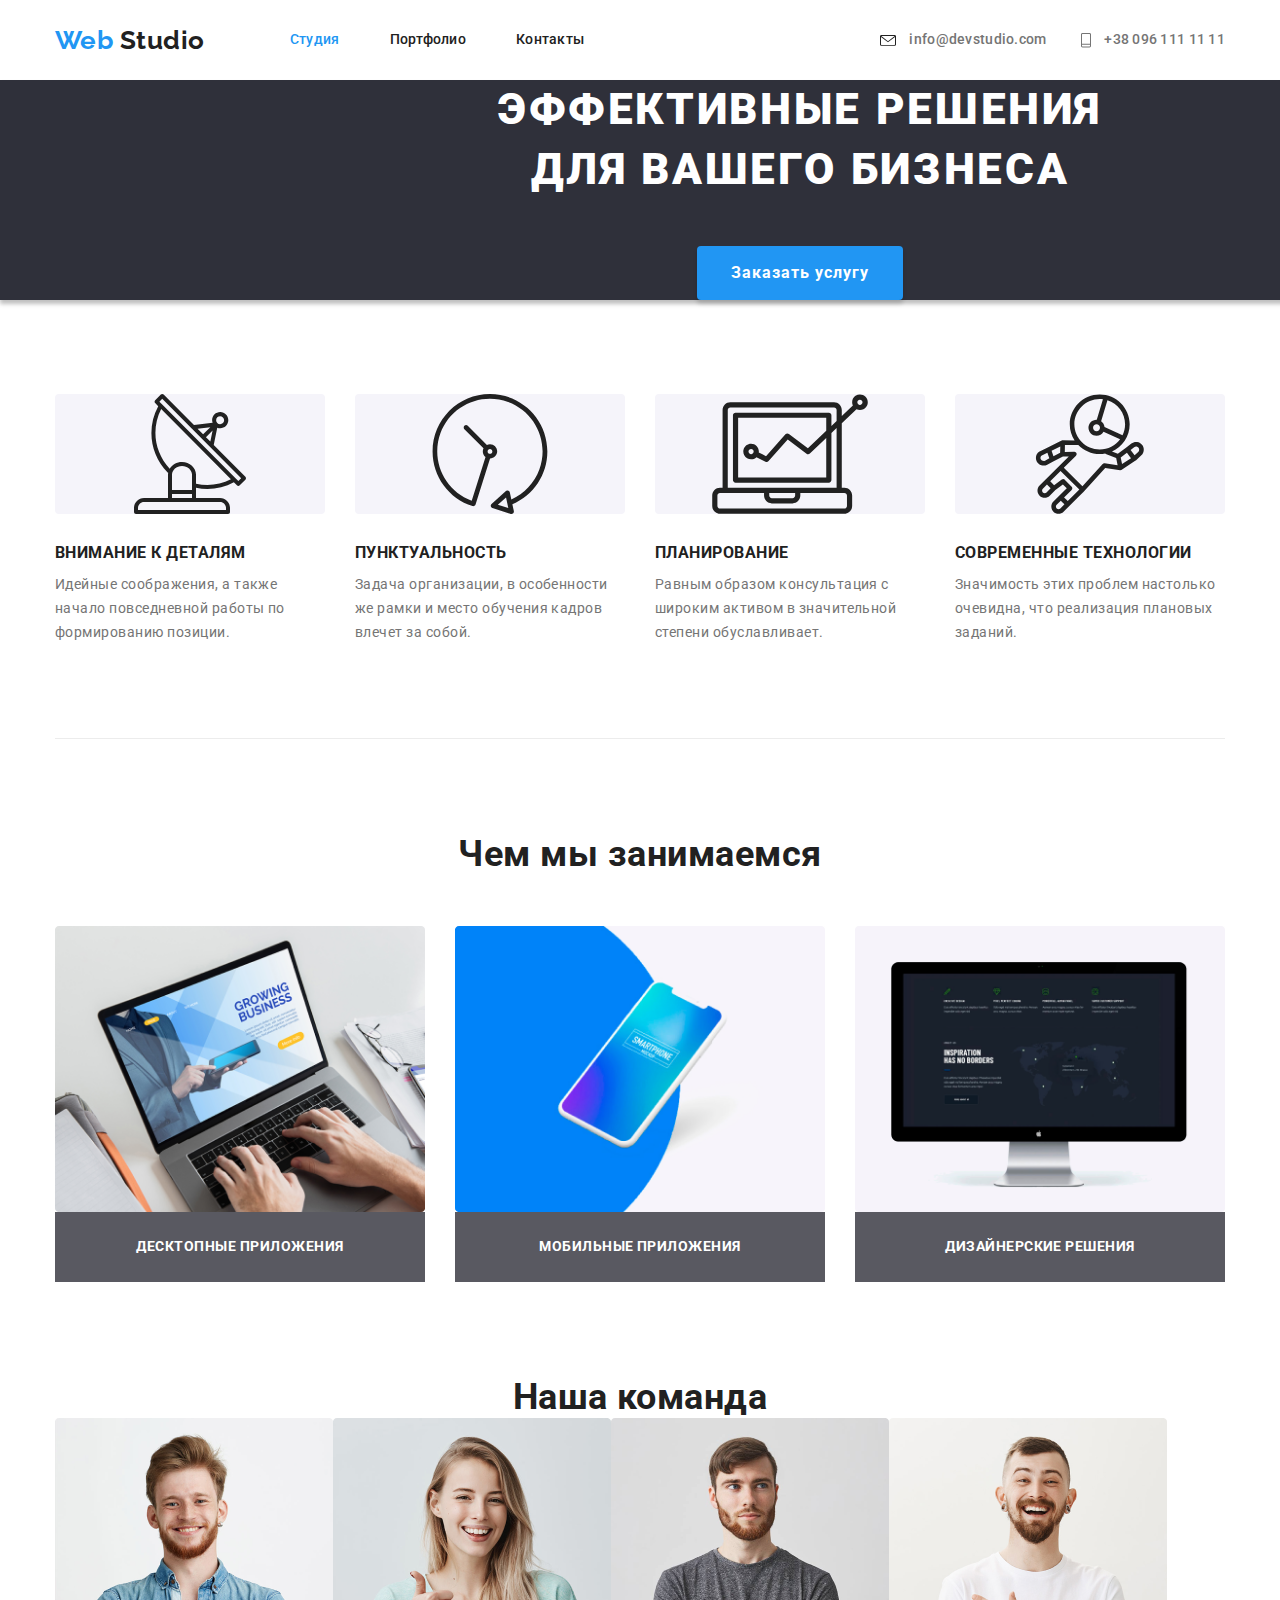
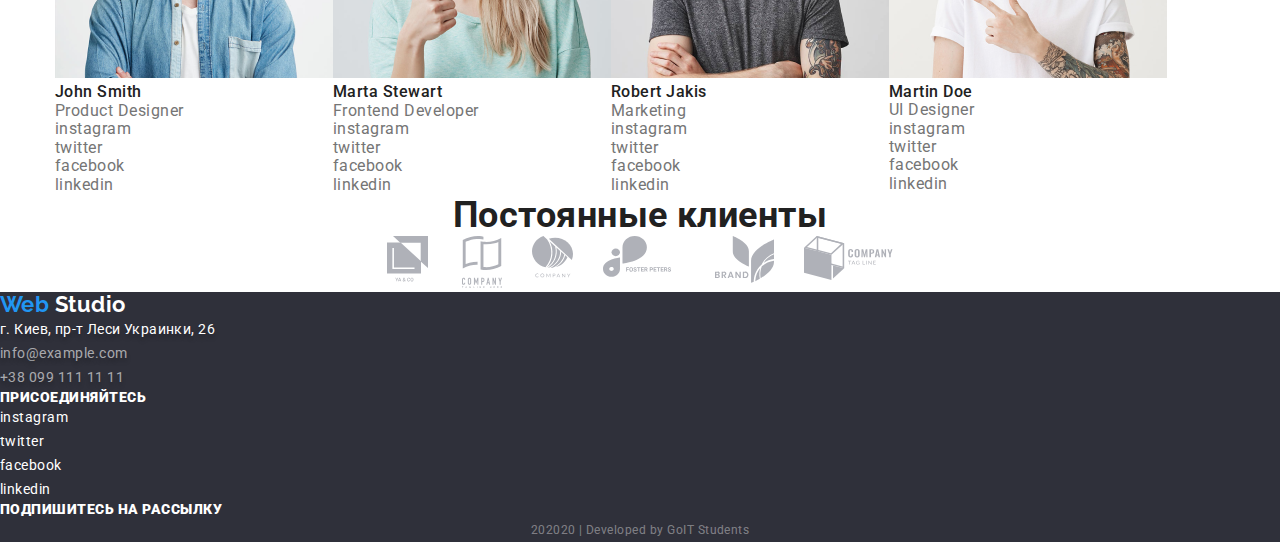
==== index.html @ 20dc4c00 "Update index.html" ====
<!DOCTYPE html>
<html lang="ru">
  <head>
    <meta charset="UTF-8" />
    <meta name="Content-Type" content="text/html" />
    <meta
      name="keywords"
      content="Веб Студия, разработка, бизнес, приложения, портфолио"
    />
    <title>Web Studio v.1</title>
    <link
      href="https://fonts.googleapis.com/css2?family=Raleway:wght@400;700&family=Roboto:wght@400;500;700;900&display=swap"
      rel="stylesheet"
    />
    <link
      href="https://cdnjs.cloudflare.com/ajax/libs/modern-normalize/0.6.0/modern-normalize.min.css"
      rel="stylesheet"
    />
    <link rel="stylesheet" href="./css/styles.css" />
  </head>

  <!--Навигация-->
  <body>
    <header class="page-header">
      <nav class="container navig">
        <div>
          <a href="./" class="logo"
            ><span class="logo-accent">Web </span>Studio</a
          >
        </div>

        <ul class="site-nav">
          <li class="item">
            <a href="./index.html" class="link-current">Студия</a>
          </li>
          <li class="item">
            <a href="./portfolio.html" class="link">Портфолио</a>
          </li>
          <li class="item">
            <a href="" class="link">Контакты</a>
          </li>
        </ul>

        <div class="site-contact-main">
          <div class="site-contact">
            <a class="link" href="" target="_blank" rel="noreferrer noopener"
              ><img
                class="image-nav"
                src="./images/envelope.svg"
                alt="Ссылка написать имейл"
                width="16"
                height="11"
              />
              <span class="span-nav">info@devstudio.com</span>
            </a>
          </div>
          <div class="site-contact">
            <a class="link" href="" target="_blank" rel="noreferrer noopener"
              ><img
                class="image-nav"
                src="./images/phone.svg"
                alt="Ссылка позвонить"
                width="10"
                height="15"
              />
              <span class="span-nav">+38 096 111 11 11</span>
            </a>
          </div>
        </div>
      </nav>
    </header>

    <!--Герой-->
    <main>
      <div class="contain-heroy">
        <div class="container">
          <section class="hero">
            <h1>
              <span class="hero-title">
                эффективные решения для вашего бизнеса</span
              >
            </h1>
            <button
              class="button-order"
              name="Заказать услугу"
              formtarget="_blank"
            >
              Заказать услугу
            </button>
          </section>
        </div>
      </div>

      <!--Преимущества-->
      <div class="container">
        <section class="section-benefits">
          <h2 class="title"></h2>
          <ul class="benefits">
            <li class="item">
              <img
                class="benefits-image"
                src="./images/antenna.svg"
                alt="Картинка
            спутниковая антенна"
                width="66"
                height="70"
              />
              <span class="benefits-title"><h3>Внимание к деталям</h3></span>
              <p class="benefits-text">
                Идейные соображения, а также начало повседневной работы по
                формированию позиции.
              </p>
            </li>
            <li class="item">
              <img
                class="benefits-image"
                src="./images/clock.svg"
                alt="Картинка часы"
                width="67"
                height="70"
              />
              <span class="benefits-title"><h3>Пунктуальность</h3></span>
              <p class="benefits-text">
                Задача организации, в особенности же рамки и место обучения
                кадров влечет за собой.
              </p>
            </li>
            <li class="item">
              <img
                class="benefits-image"
                src="./images/pc.svg"
                alt="Картинка компьютер"
                width="70"
                height="54"
              />
              <span class="benefits-title"><h3>Планирование</h3></span>
              <p class="benefits-text">
                Равным образом консультация с широким активом в значительной
                степени обуславливает.
              </p>
            </li>
            <li>
              <img
                class="benefits-image"
                src="./images/astronavt.svg"
                alt="Картинка космонавт в космосе"
                width="55"
                height="61"
              />
              <span class="benefits-title"
                ><h3>Современные технологии</h3></span
              >
              <p class="benefits-text">
                Значимость этих проблем настолько очевидна, что реализация
                плановых заданий.
              </p>
            </li>
          </ul>
        </section>
      </div>

      <!--Чем мы занимаемся-->

      <div class="container">
        <section class="section-business">
          <h2 class="title">Чем мы занимаемся</h2>
          <ul class="business">
            <li class="item">
              <a href="" target="_blank" rel="noreferrer noopener">
                <img
                  class="image"
                  src="./images/notebook.png"
                  alt="Картинка открытый ноутбук"
                  width="380"
                  height="294"
                />
              </a>
              <h3 class="business-title">десктопные приложения</h3>
            </li>
            <li class="item">
              <a href="" target="_blank" rel="noreferrer noopener">
                <img
                  class="image"
                  src="./images/mobile.png"
                  alt="Картинка мобильный телефон"
                  width="380"
                  height="294"
                />
              </a>
              <h3 class="business-title">мобильные приложения</h3>
            </li>
            <li class="item">
              <a href="" target="_blank" rel="noreferrer noopener">
                <img
                  class="image"
                  src="./images/desktop.png"
                  alt="Картинка монитор"
                  width="380"
                  height="294"
                />
              </a>
              <h3 class="business-title">дизайнерские решения</h3>
            </li>
          </ul>
        </section>
      </div>

      <!--Команда-->

      <div class="container">
        <section class="section team">
          <h2 class="title">Наша команда</h2>
          <ul class="prof">
            <li class="team-list">
              <img
                src="./images/smith.png"
                alt="Фото Джона Смита"
                width="278"
                height="260"
              />
              <h3 class="team-title">John Smith</h3>
              <p class="team-text">Product Designer</p>
              <ul>
                <li>
                  <a
                    class="link-social"
                    href="https://www.instagram.com/john.smith/"
                    target="_blank"
                    rel="noreferrer noopener"
                    aria-label="Ссылка на аккаунт Джона Смита в Инстаграмм"
                    >instagram
                  </a>
                </li>
                <li>
                  <a
                    class="link-social"
                    href="https://www.twitter.com/john.smith/"
                    target="_blank"
                    rel="noreferrer noopener"
                    aria-label="Ссылка на аккаунт Джона Смита в Твиттере"
                    >twitter
                  </a>
                </li>
                <li>
                  <a
                    class="link-social"
                    href="https://www.facebook.com/john.smith/"
                    target="_blank"
                    rel="noreferrer noopener"
                    aria-label="Ссылка на аккаунт Джона Смита в Фэйсбук"
                    >facebook
                  </a>
                </li>
                <li>
                  <a
                    class="link-social"
                    href="https://www.linkedin.com/john.smith/"
                    target="_blank"
                    rel="noreferrer noopener"
                    aria-label="Ссылка на аккаунт Джона Смита в Линкедин"
                    >linkedin
                  </a>
                </li>
              </ul>
            </li>

            <li class="team-list">
              <img
                src="./images/stewart.png"
                alt="Фото Марты Стюарт"
                width="278"
                height="260"
              />
              <h3 class="team-title">Marta Stewart</h3>
              <p class="team-text">Frontend Developer</p>
              <ul>
                <li>
                  <a
                    class="link-social"
                    href="https://www.instagram.com/marta.stewart/"
                    target="_blank"
                    rel="noreferrer noopener"
                    aria-label="Ссылка на аккаунт Марты Стюарт в Инстаграмм"
                    >instagram
                  </a>
                </li>
                <li>
                  <a
                    class="link-social"
                    href="https://www.twitter.com/marta.stewart/"
                    target="_blank"
                    rel="noreferrer noopener"
                    aria-label="Ссылка на аккаунт Марты Стюарт в Твиттере"
                    >twitter
                  </a>
                </li>
                <li>
                  <a
                    class="link-social"
                    href="https://www.facebook.com/marta.stewart/"
                    target="_blank"
                    rel="noreferrer noopener"
                    aria-label="Ссылка на аккаунт Марты Стюарт в Фэйсбук"
                    >facebook
                  </a>
                </li>
                <li>
                  <a
                    class="link-social"
                    href="https://www.linkedin.com/marta.stewart/"
                    target="_blank"
                    rel="noreferrer noopener"
                    aria-label="Ссылка на аккаунт Марты Стюарт в Линкедин"
                    >linkedin
                  </a>
                </li>
              </ul>
            </li>

            <li class="team-list">
              <img
                src="./images/jakis.png"
                alt="Фото Роберта Джейкиса"
                width="278"
                height="260"
              />
              <h3 class="team-title">Robert Jakis</h3>
              <p class="team-text">Marketing</p>
              <ul>
                <li>
                  <a
                    class="link-social"
                    href="https://www.instagram.com/robert.jakis/"
                    target="_blank"
                    rel="noreferrer noopener"
                    aria-label="Ссылка на аккаунт Роберта Джейкиса в Инстаграмм"
                    >instagram
                  </a>
                </li>
                <li>
                  <a
                    class="link-social"
                    href="https://www.twitter.com/robert.jakis/"
                    target="_blank"
                    rel="noreferrer noopener"
                    aria-label="Ссылка на аккаунт Роберта Джейкиса в Твиттере"
                    >twitter
                  </a>
                </li>
                <li>
                  <a
                    class="link-social"
                    href="https://www.facebook.com/robert.jakis/"
                    target="_blank"
                    rel="noreferrer noopener"
                    aria-label="Ссылка на аккаунт Роберта Джейкиса в Фэйсбук"
                    >facebook
                  </a>
                </li>
                <li>
                  <a
                    class="link-social"
                    href="https://www.linkedin.com/robert.jakis/"
                    target="_blank"
                    rel="noreferrer noopener"
                    aria-label="Ссылка на аккаунт Роберта Джейкиса в Линкедин"
                    >linkedin
                  </a>
                </li>
              </ul>
            </li>

            <li class="team-list">
              <img
                src="./images/doe.png"
                alt="Фото Мартина Доу"
                width="278"
                height="260"
              />
              <h3 class="team-title">Martin Doe</h3>
              <p>UI Designer</p>
              <ul>
                <li>
                  <a
                    class="link-social"
                    href="https://www.instagram.com/martin.doe/"
                    target="_blank"
                    rel="noreferrer noopener"
                    aria-label="Ссылка на аккаунт Мартина Доу в Инстаграмм"
                    >instagram
                  </a>
                </li>
                <li>
                  <a
                    class="link-social"
                    href="https://www.twitter.com/martin.doe/"
                    target="_blank"
                    rel="noreferrer noopener"
                    aria-label="Ссылка на аккаунт Мартина Доу в Твиттере"
                    >twitter
                  </a>
                </li>
                <li>
                  <a
                    class="link-social"
                    href="https://www.facebook.com/martin.doe/"
                    target="_blank"
                    rel="noreferrer noopener"
                    aria-label="Ссылка на аккаунт Мартина Доу в Фэйсбук"
                    >facebook
                  </a>
                </li>
                <li>
                  <a
                    class="link-social"
                    href="https://www.linkedin.com/martin.doe/"
                    target="_blank"
                    rel="noreferrer noopener"
                    aria-label="Ссылка на аккаунт Мартина Доу в Линкедин"
                    >linkedin
                  </a>
                </li>
              </ul>
            </li>
          </ul>
        </section>
      </div>

      <!--Клиенты-->
      <div class="container">
        <section class="section">
          <h2 class="title">Постоянные клиенты</h2>
          <ul class="clients">
            <li class="item">
              <a
                class="pic-company"
                href=""
                target="_blank"
                rel="noreferrer noopener"
              >
                <img
                  src="./images/logo1.svg"
                  alt="Ссылка на страницу компании Я енд Ко"
                  width="45"
                  height="48"
                />
              </a>
            </li>

            <li class="item">
              <a
                class="pic-company"
                href=""
                target="_blank"
                rel="noreferrer noopener"
              >
                <img
                  src="./images/logo2.svg"
                  alt="Ссылка на страницу компании Таглайн Хеа"
                  width="40"
                  height="52"
                />
              </a>
            </li>

            <li class="item">
              <a
                class="pic-company"
                href=""
                target="_blank"
                rel="noreferrer noopener"
              >
                <img
                  src="./images/logo3.svg"
                  alt="Ссылка на страницу компании Компани"
                  width="41"
                  height="42"
                />
              </a>
            </li>

            <li class="item">
              <a
                class="pic-company"
                href=""
                target="_blank"
                rel="noreferrer noopener"
              >
                <img
                  src="./images/logo4.svg"
                  alt="Ссылка на страницу компании Фостер Петерс"
                  width="82"
                  height="41"
                />
              </a>
            </li>

            <li class="item">
              <a
                class="pic-company"
                href=""
                target="_blank"
                rel="noreferrer noopener"
              >
                <img
                  src="./images/logo5.svg"
                  alt="Ссылка на страницу компании Бренд"
                  width="59"
                  height="47"
                />
              </a>
            </li>

            <li class="item">
              <a
                class="pic-company"
                href=""
                target="_blank"
                rel="noreferrer noopener"
              >
                <img
                  src="./images/logo6.svg"
                  alt="Ссылка на страницу компании Таг Лайн"
                  width="89"
                  height="45"
                />
              </a>
            </li>
          </ul>
        </section>
      </div>
    </main>

    <!--Футер-->
    <footer class="footer">
      <div>
        <a href="./" class="logo-one"
          ><span class="logo-accent-one">Web </span>Studio</a
        ><br />
        <address>
          <a
            class="contact-adress-footer"
            href=""
            target="_blank"
            rel="noreferrer noopener"
            >г. Киев, пр-т Леси Украинки, 26</a
          ><br />
          <a
            class="contact-mail-footer"
            href=""
            target="_blank"
            rel="noreferrer noopener"
            >info@example.com</a
          ><br />
          <a
            class="contact-tel-footer"
            href=""
            target="_blank"
            rel="noreferrer noopener"
            >+38 099 111 11 11</a
          ><br />
        </address>
      </div>

      <div>
        <p class="social"><b>присоединяйтесь</b></p>
        <ul>
          <li>
            <a
              class="link-studio"
              href="https://www.instagram.com/web.studio/"
              target="_blank"
              rel="noreferrer noopener"
              aria-label="Ссылка на аккаунт Веб Студио в Инстаграмм"
              >instagram
            </a>
          </li>
          <li>
            <a
              class="link-studio"
              href="https://www.twitter.com/web.studio/"
              target="_blank"
              rel="noreferrer noopener"
              aria-label="Ссылка на аккаунт Веб Студио в Твиттере"
              >twitter
            </a>
          </li>
          <li>
            <a
              class="link-studio"
              href="https://www.facebook.com/web.studio/"
              target="_blank"
              rel="noreferrer noopener"
              aria-label="Ссылка на аккаунт Веб Студио в Фэйсбук"
              >facebook
            </a>
          </li>
          <li>
            <a
              class="link-studio"
              href="https://www.linkedin.com/web.studio/"
              target="_blank"
              rel="noreferrer noopener"
              aria-label="Ссылка на аккаунт Веб Студио в Линкедин"
              >linkedin
            </a>
          </li>
        </ul>
      </div>

      <div>
        <p class="social"><b>Подпишитесь на рассылку</b></p>
      </div>

      <div>
        <p class="text-footer">202020 | Developed by GoIT Students</p>
      </div>
    </footer>
  </body>
</html>
---- css/styles.css ----
/*цвет основного текста #757575*/
/*вторичный цвет текста #212121*/
/*белый #FFFFFF*/
/*акцент #2196F3*/
/*цвет фона #F5F4FA*/
/*цвет фона занятия rgba(47, 48, 58, 0.8)*/
/*цвет фона героя и футера #2F303A*/
/*Шрифты: Raleway regular 400, bold 700; 
Roboto regular 400, medium 500, bold 700 ,black 900
font-family: Raleway, sans-serif;
font-family: Roboto, sans-serif;*/

/*Основные*/

:root {
  --primary-text-color: #757575;
  --title-text-color: #212121;
  --accent-color: #2196f3;
  --white-color: #ffffff;
  --primary-background-color: #f5f4fa;
  --title-background-color: rgba(47, 48, 58, 0.8);
}

html {
  box-sizing: border-box;
}

body {
  background-color: var(--white-color);
  color: var(--primary-text-color);

  font-family: 'Roboto', 'Segoe UI', 'sans-serif';
  letter-spacing: 0.03em;
  text-decoration: none;
}

ul {
  list-style: none;
  padding: 0;
  margin: 0;
}

h1,
h2,
h3,
p {
  margin-top: 0;
  margin-bottom: 0;
}

.container {
  width: 1200px;
  padding: 0px 15px;
  margin-left: auto;
  margin-right: auto;
}

.image {
  display: block;
  max-width: 100%;
  height: auto;
}

/*Навигация*/

.navig {
  display: flex;
  align-items: center;
}

.logo {
  color: var(--title-text-color);

  text-decoration: none;
  font-family: 'Raleway', 'sans-serif';
  font-weight: 700;
  font-size: 26px;
  line-height: 1.19;
}

.logo-accent {
  color: var(--accent-color);
  text-decoration: none;

  font-family: 'Raleway', 'sans-serif';
  font-weight: 700;
  font-size: 26px;
  line-height: 1.19;
}

.site-nav {
  display: flex;
  margin-left: 85px;
}

.site-nav .item:not(:last-child) {
  margin-right: 50px;
}

.site-nav .link {
  display: block;
  padding-bottom: 32px;
  padding-top: 32px;
  color: var(--title-text-color);

  text-decoration: none;
  font-family: 'Roboto', 'sans-serif';
  font-weight: 500;
  font-size: 14px;
  line-height: 1.14;
  letter-spacing: 0.02em;
}

.site-nav .link-current {
  display: block;
  padding-bottom: 32px;
  padding-top: 32px;
  color: var(--accent-color);

  text-decoration: none;
  font-family: 'Roboto', 'sans-serif';
  font-weight: 500;
  font-size: 14px;
  line-height: 1.14;
  letter-spacing: 0.02em;
}

.image-nav {
  display: inline-flex;
  margin-right: 10px;
  vertical-align: middle;
  justify-content: center;
}

.span-nav {
  display: inline-flex;
  vertical-align: middle;
  justify-content: center;
}

.site-contact-main {
  margin-left: auto;
}

.site-contact {
  display: inline-flex;
}

.site-contact .link {
  padding-bottom: 32px;
  padding-top: 32px;
  justify-content: center;
  color: var(--primary-text-color);

  text-decoration: none;
  font-family: 'Roboto', 'sans-serif';
  font-weight: 500;
  font-size: 14px;
  line-height: 1.14;
  letter-spacing: 0.02em;
}

.site-contact:not(:last-child) {
  margin-right: 30px;
}

.site-nav .link:hover,
.site-nav .link-current:hover {
  color: var(--accent-color);
  text-decoration: underline;
}

.site-nav .link:focus {
  background-color: var(--accent-color);
  text-decoration: underline;
}

.site-contact .link:hover {
  color: var(--accent-color);
}

.site-contact .link:focus {
  background-color: var(--accent-color);
}

/*Герой*/

.contain-heroy {
  display: block;
  width: 1600px;

  background-color: #2f303a;
  box-shadow: 0px 4px 4px rgba(0, 0, 0, 0.25);
  text-align: center;
}

.hero-title {
  display: inline-block;
  width: 646px;
  text-align: center;

  color: var(--white-color);

  text-transform: uppercase;
  font-family: 'Roboto', 'sans-serif';
  font-weight: 900;
  font-size: 44px;
  line-height: 1.36;
  letter-spacing: 0.06em;
}

.button-order,
.button-order:hover,
.button-order:focus {
  border-color: transparent;
  border-radius: 4px;
  padding: 10px 32px;
  min-width: 200px;
  margin-top: 46px;

  color: var(--white-color);
  background-color: var(--accent-color);
  box-shadow: 0px 4px 4px rgba(0, 0, 0, 0.15);

  font-family: 'Roboto', 'sans-serif';
  font-weight: 700;
  font-size: 16px;
  line-height: 1.88;
  text-align: center;
  letter-spacing: 0.06em;
}

/*Заголовки*/

.title {
  color: var(--title-text-color);

  font-family: 'Roboto', 'sans-serif';
  font-weight: 700;
  font-size: 36px;
  line-height: 1.17;
  text-align: center;
}

/*Преимущества*/

.container .section-benefits {
  display: block;
  padding-top: 94px;
  padding-bottom: 94px;
  border-bottom: 1px solid #ececec;
}

.benefits {
  display: flex;
}

.benefits .item {
  width: 270px;
}

.benefits .item.item:not(:last-child) {
  margin-right: 30px;
}

.benefits-image {
  display: block;
  margin-bottom: 30px;
  width: 270px;
  height: 120px;
  border-radius: 4px;

  background-color: var(--primary-background-color);
}

.benefits-image:hover {
  background-color: var(--accent-color);
}

.benefits-title {
  display: block;
  margin-bottom: 10px;
  color: var(--title-text-color);

  text-transform: uppercase;
  font-family: 'Roboto', 'sans-serif';
  font-weight: 700;
  font-size: 14px;
  line-height: 1.14;
}

.benefits .benefits-text {
  font-family: 'Roboto', 'sans-serif';
  font-weight: 400;
  font-size: 14px;
  line-height: 1.71;
}

/*Чем мы занимаемся*/

.container .section-business {
  display: block;
  padding-top: 94px;
  padding-bottom: 94px;
}
.container .business {
  display: flex;
}

.business .item {
  padding-top: 50px;
  border-radius: 4px;
}

.business .item.item:not(:last-child) {
  margin-right: 30px;
}

.business-title:hover {
  color: var(--accent-color);
  background-color: var(--title-background-color);
}

.business-title:focus {
  color: var(--accent-color);
  background-color: var(--title-background-color);
}

.business-title {
  padding-top: 27px;
  padding-bottom: 27px;

  color: var(--white-color);
  background-color: var(--title-background-color);

  text-transform: uppercase;
  font-family: 'Roboto', 'sans-serif';
  font-weight: 700;
  font-size: 14px;
  line-height: 1.14;
  text-align: center;
}

/*Команда*/

.container .prof {
  display: flex;
}

.team-title {
  color: var(--title-text-color);

  font-family: 'Roboto', 'sans-serif';
  font-weight: 500;
  font-size: 16px;
  line-height: 1.19;
}

.team-text {
  font-family: 'Roboto', 'sans-serif';
  font-weight: 400;
  font-size: 16px;
  line-height: 1.19;
}

.container .section-team {
  background-color: var(--primary-background-color);
}

.team-list {
  background-color: var(--white-color);
}

.link-social {
  color: var(--primary-text-color);
  text-decoration: none;
}

.link-social:hover {
  color: var(--white-color);
  background-color: var(--accent-color);
  text-decoration: none;
}

.link-social:focus {
  color: var(--white-color);
  background-color: var(--accent-color);
  text-decoration: none;
}

/*Клиенты*/

.container .clients {
  display: flex;
  justify-content: center;
}

.clients .item:not(:last-child) {
  margin-right: 30px;
}

.pic-company:hover {
  background-color: var(--accent-color);
}

.pic-company:focus {
  background-color: var(--accent-color);
}

/*Футер*/

footer {
  color: var(--white-color);
  background-color: #2f303a;
  text-decoration: none;
  font-family: 'Roboto', 'sans-serif';
}

.contact-adress-footer {
  color: inherit;
  font-family: 'Roboto', 'sans-serif';
  font-style: normal;
  font-weight: 400;
  font-size: 14px;
  line-height: 1.71;
  letter-spacing: 0.03em;
  text-decoration: none;
  text-shadow: 0px 4px 4px rgba(0, 0, 0, 0.25);
}

.contact-mail-footer,
.contact-tel-footer {
  color: rgba(255, 255, 255, 0.6);

  font-family: 'Roboto', 'sans-serif';
  font-style: normal;
  font-weight: 400;
  font-size: 14px;
  line-height: 1.71;
  text-decoration: inherit;
  text-shadow: 0px 4px 4px rgba(0, 0, 0, 0.25);
}

.contact-adress-footer:hover,
.contact-mail-footer:hover,
.contact-tel-footer:hover {
  color: var(--accent-color);
}

.contact-adress-footer:focus,
.contact-mail-footer:focus,
.contact-tel-footer:focus {
  background-color: var(--accent-color);
}

.social {
  text-transform: uppercase;
  font-family: 'Roboto', 'sans-serif';
  font-weight: 700;
  font-size: 14px;
  line-height: 1.14;
}

.link-studio {
  color: var(--white-color);

  text-decoration: none;
  font-family: 'Roboto', 'sans-serif';
  font-weight: 400;
  font-size: 14px;
  line-height: 1.71;
}

.text-footer {
  color: rgba(255, 255, 255, 0.4);
  font-family: 'Roboto', 'sans-serif';
  font-weight: 400;
  font-size: 12px;
  line-height: 2;
  text-align: center;
}

footer .logo-one {
  color: var(--white-color);
  text-decoration: none;

  font-family: 'Raleway', 'sans-serif';
  font-weight: 700;
  font-size: 22px;
  line-height: 1.18;
  text-shadow: 4px, 4px, 10px, #000000;
}

footer .logo-accent-one {
  color: var(--accent-color);
  text-decoration: none;

  font-family: 'Raleway', 'sans-serif';
  font-weight: 700;
  font-size: 22px;
  line-height: 1.18;
  text-shadow: 4px, 4px, 10px, #000000;
}

.link-studio:hover {
  background-color: var(--accent-color);
  text-decoration: none;
}

.link-studio:focus {
  background-color: var(--accent-color);
}

.container .portfolio {
  display: flex;
  justify-content: center;
  margin-top: 94px;
  margin-left: auto;
  margin-right: auto;
  margin-bottom: 50px;
}

.portfolio .item:not(:last-child) {
  margin-right: 8px;
}

.button {
  display: inline-block;
  min-width: 73px;
  vertical-align: middle;
  border: 1px solid #ffffff;
  border-radius: 4px;
  padding: 6px 22px;

  font-family: 'Roboto', 'sans-serif';
  font-weight: 500;
  font-size: 16px;
  line-height: 1.63;
  text-align: center;
  background-color: var(--primary-background-color);
  box-shadow: 0px 2px 2px rgba(0, 0, 0, 0.12), 0px 1px 2px rgba(0, 0, 0, 0.08),
    0px 3px 1px rgba(0, 0, 0, 0.1);
}

.button:hover {
  color: var(--white-color);
  background-color: var(--accent-color);
  border-color: transparent;
}

.button:focus {
  color: var(--white-color);
  background-color: var(--accent-color);
  border-color: transparent;
}

.container .portfolio-list {
  display: flex;
  flex-wrap: wrap;
  margin-bottom: 94px;
  margin-left: auto;
  margin-right: auto;
}

.portfolio-list .item {
  width: 370px;
  margin-right: 30px;
  margin-bottom: 30px;
}

.portfolio-list .item:nth-child(3n) {
  margin-right: 0;
}

.portfolio-list .item:nth-last-child(-n + 3) {
  margin-bottom: 0;
}

.item-type .item-text:hover {
  color: var(--white-color);
  background-color: var(--accent-color);
}

.item-type .item-text:focus {
  color: var(--white-color);
  background-color: var(--accent-color);
}

.item-type .item-title {
  color: var(--title-text-color);

  font-family: 'Roboto', 'sans-serif';
  font-weight: 700;
  font-size: 18px;
  line-height: 2;
  letter-spacing: 0.06em;
}

.item-type .category {
  color: var(--primary-text-color);

  font-family: 'Roboto', 'sans-serif';
  font-weight: 400;
  font-size: 16px;
  line-height: 1.88;
}

.item-type .item-text {
  color: var(--primary-text-color);

  font-family: 'Roboto', 'sans-serif';
  font-weight: 400;
  font-size: 18px;
  line-height: 1.56;
}

.item-type {
  text-decoration: none;
}
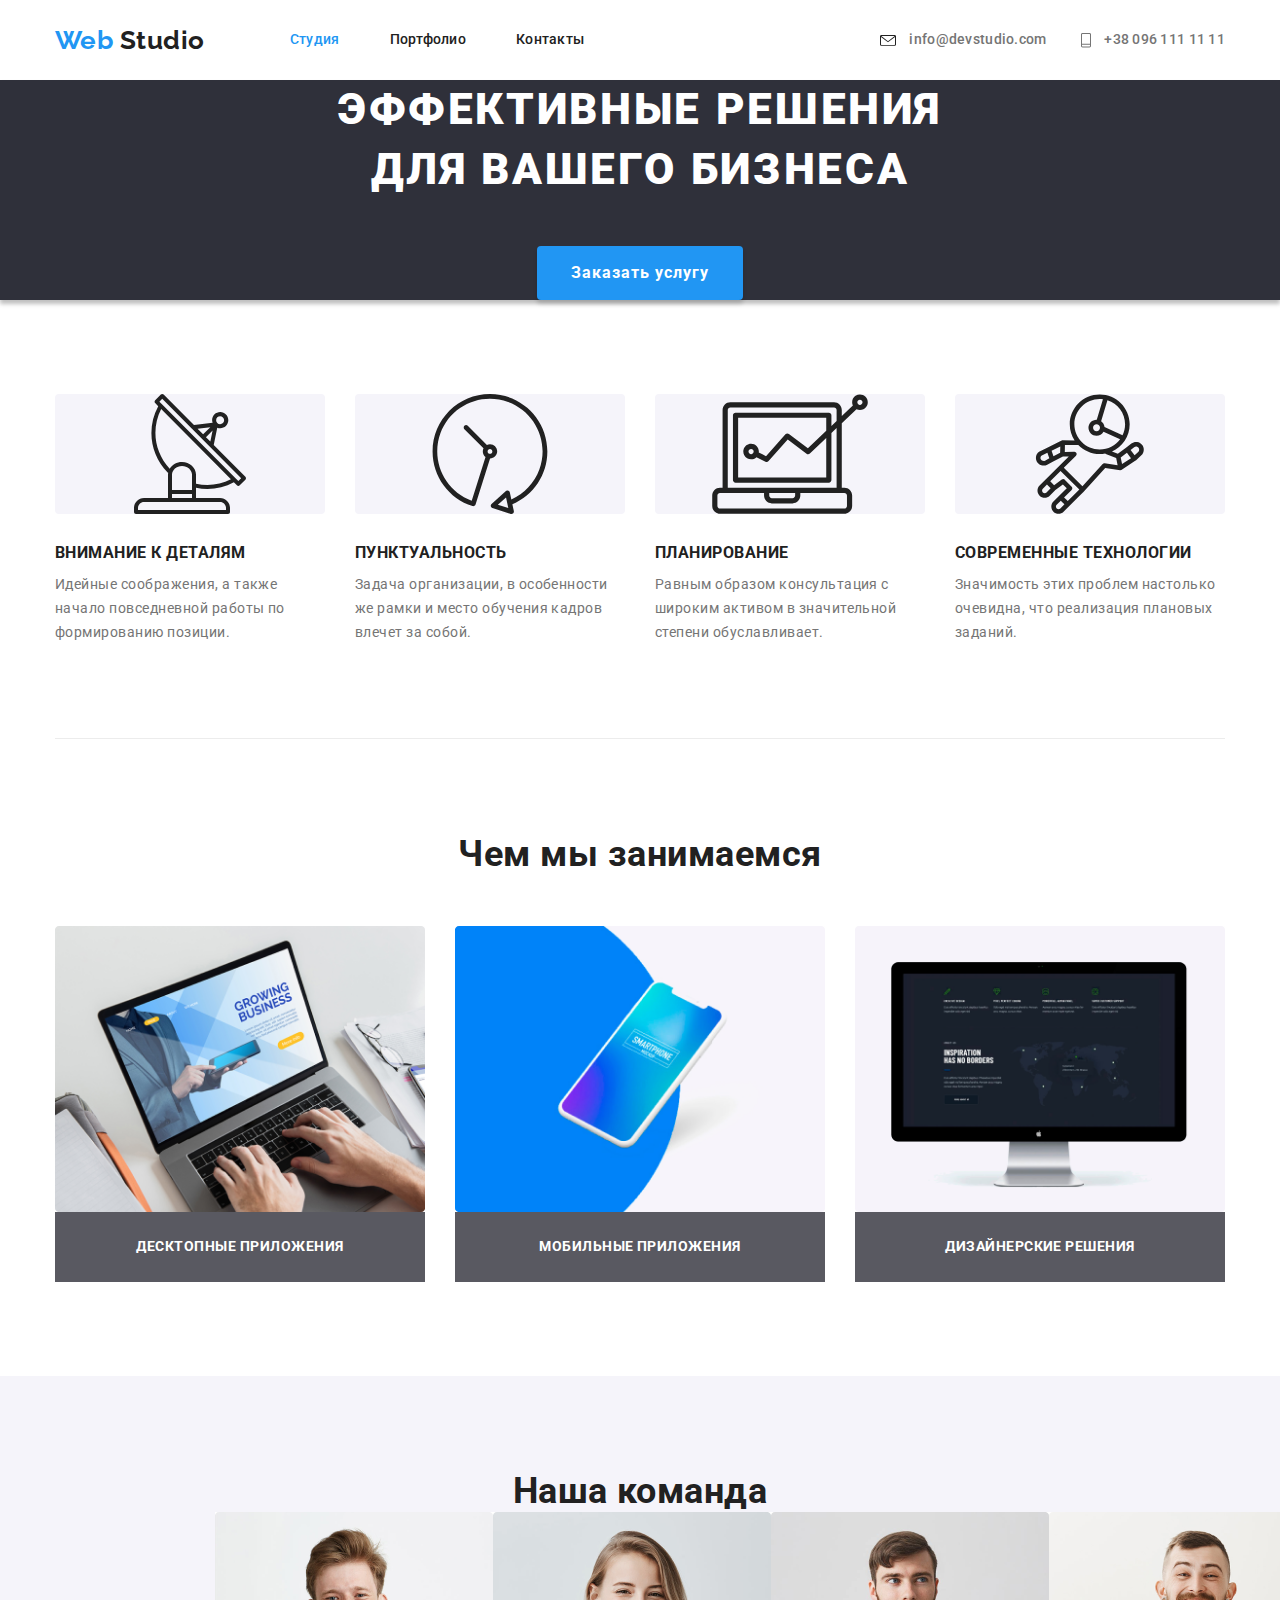
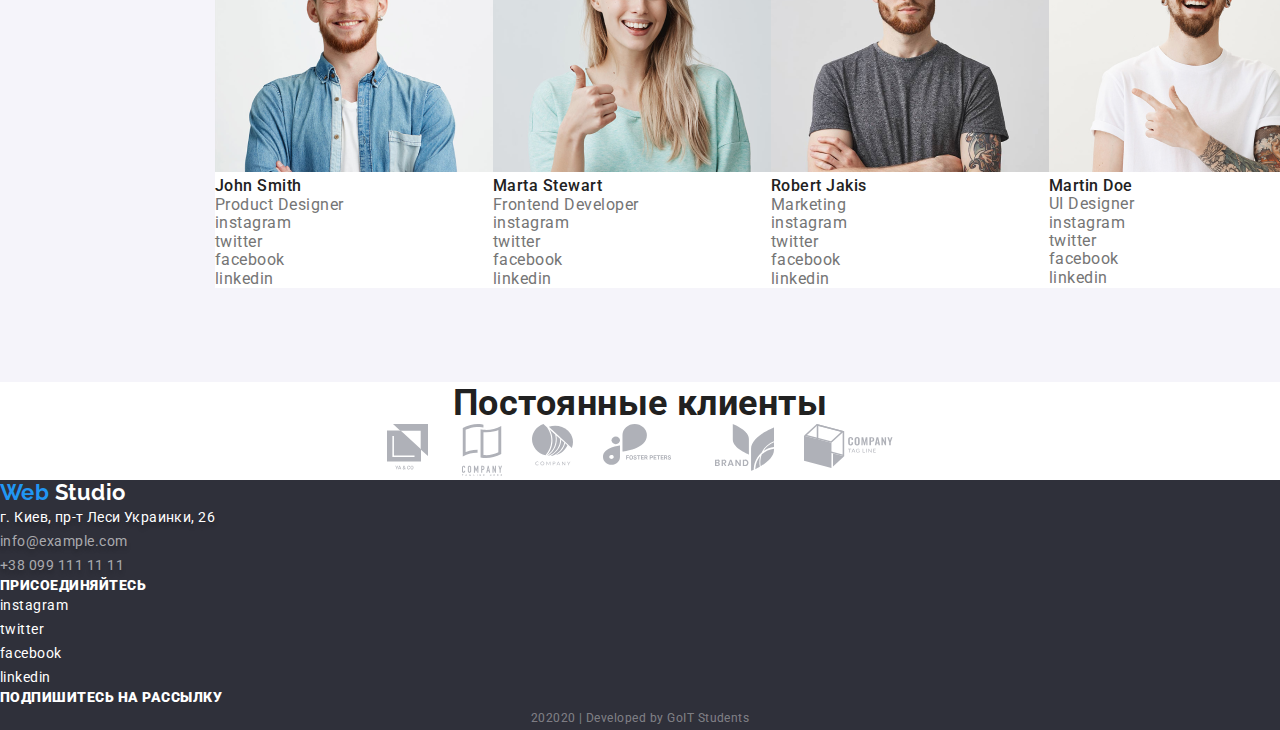
==== commit 213dc81a: "Update index.html" ====
--- a/index.html
+++ b/index.html
@@ -72,8 +72,7 @@
 
     <!--Герой-->
     <main>
-      <div class="contain-heroy">
-        <div class="container">
+        <div class="containh">
           <section class="hero">
             <h1>
               <span class="hero-title">
@@ -207,8 +206,8 @@
 
       <!--Команда-->
 
-      <div class="container">
-        <section class="section team">
+      <div class="contain">
+        <section class="section-team">
           <h2 class="title">Наша команда</h2>
           <ul class="prof">
             <li class="team-list">
--- a/css/styles.css
+++ b/css/styles.css
@@ -185,12 +185,13 @@
 
 /*Герой*/
 
-.contain-heroy {
-  display: block;
-  width: 1600px;
-
+.containh {
+  padding: 0 215px;
   background-color: #2f303a;
   box-shadow: 0px 4px 4px rgba(0, 0, 0, 0.25);
+}
+.containh .hero {
+  display: block;
   text-align: center;
 }
 
@@ -308,6 +309,7 @@
 }
 
 .business .item {
+  width: 370px;
   padding-top: 50px;
   border-radius: 4px;
 }
@@ -343,8 +345,17 @@
 
 /*Команда*/
 
-.container .prof {
-  display: flex;
+.contain .section-team {
+  padding: 94px 215px;
+  background-color: var(--primary-background-color);
+}
+
+.contain .prof {
+  display: flex;
+}
+
+.team-list {
+  background-color: var(--white-color);
 }
 
 .team-title {
@@ -361,14 +372,6 @@
   font-weight: 400;
   font-size: 16px;
   line-height: 1.19;
-}
-
-.container .section-team {
-  background-color: var(--primary-background-color);
-}
-
-.team-list {
-  background-color: var(--white-color);
 }
 
 .link-social {
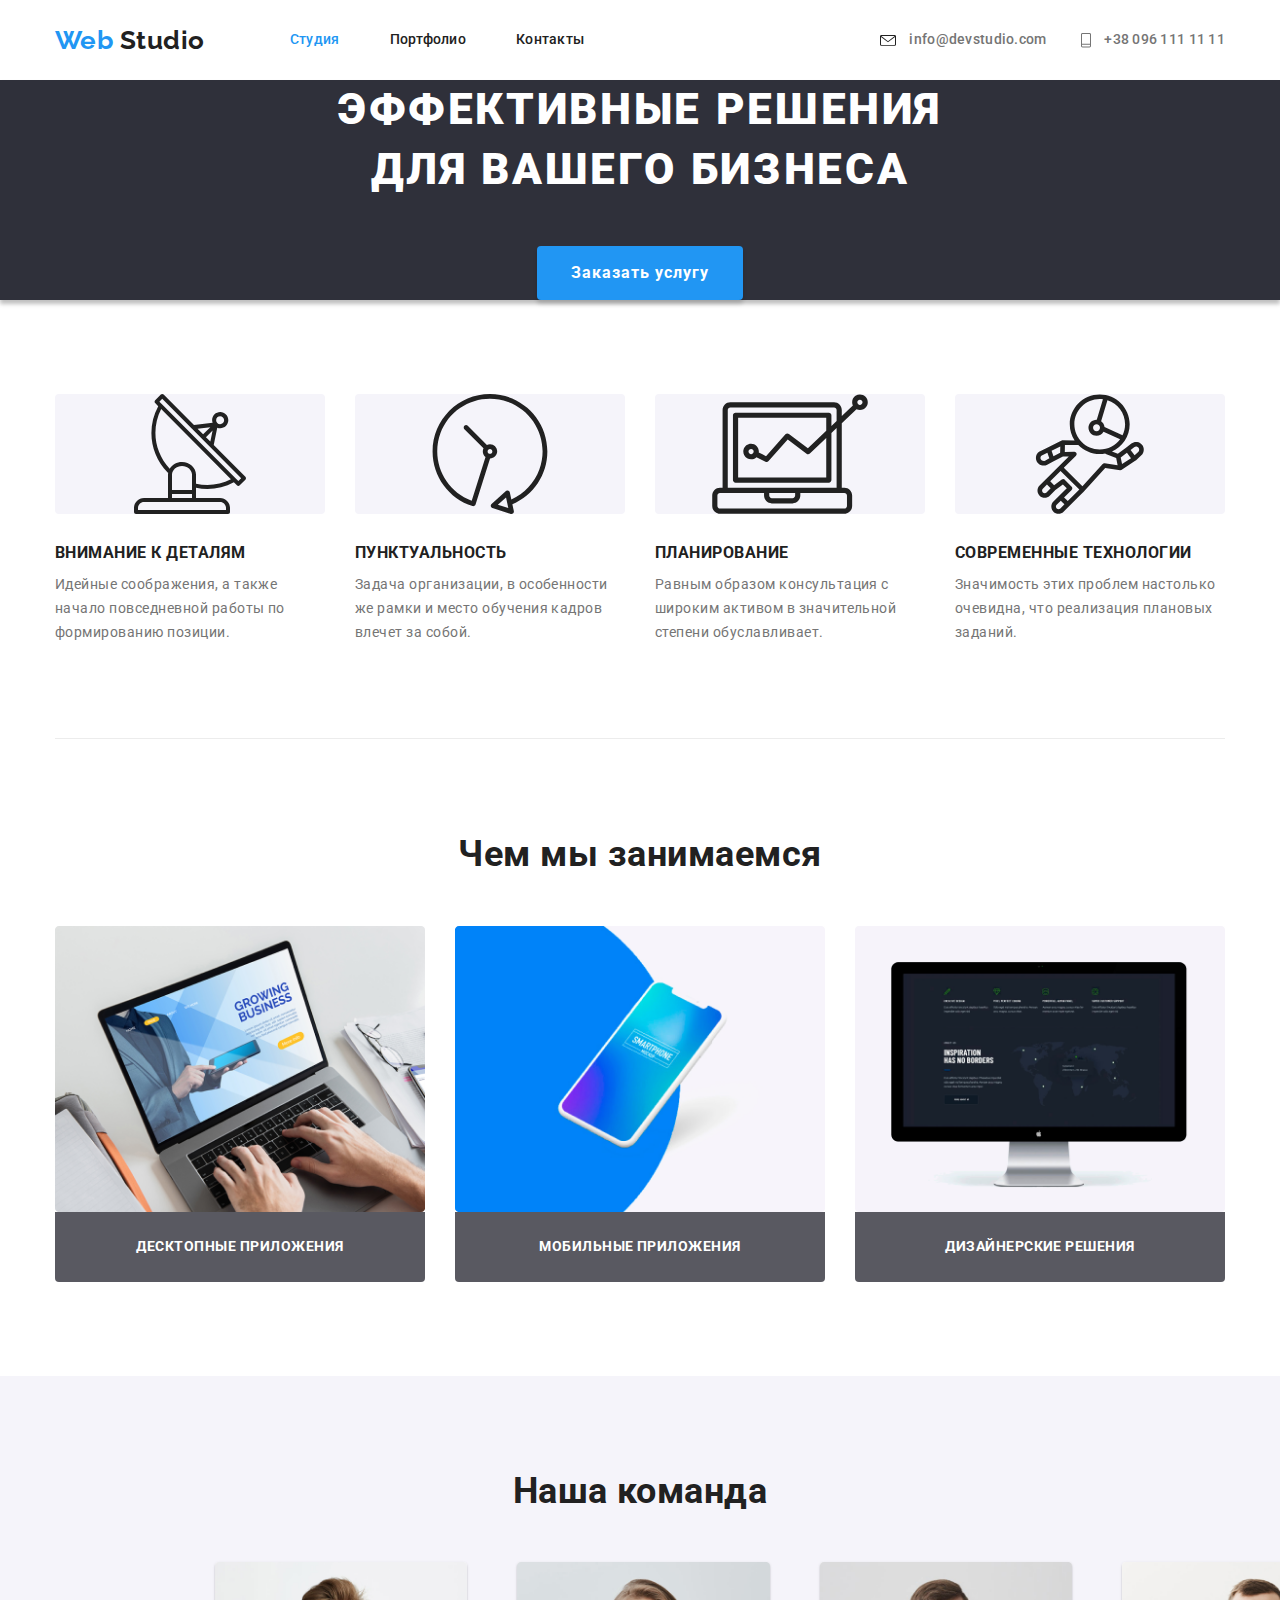
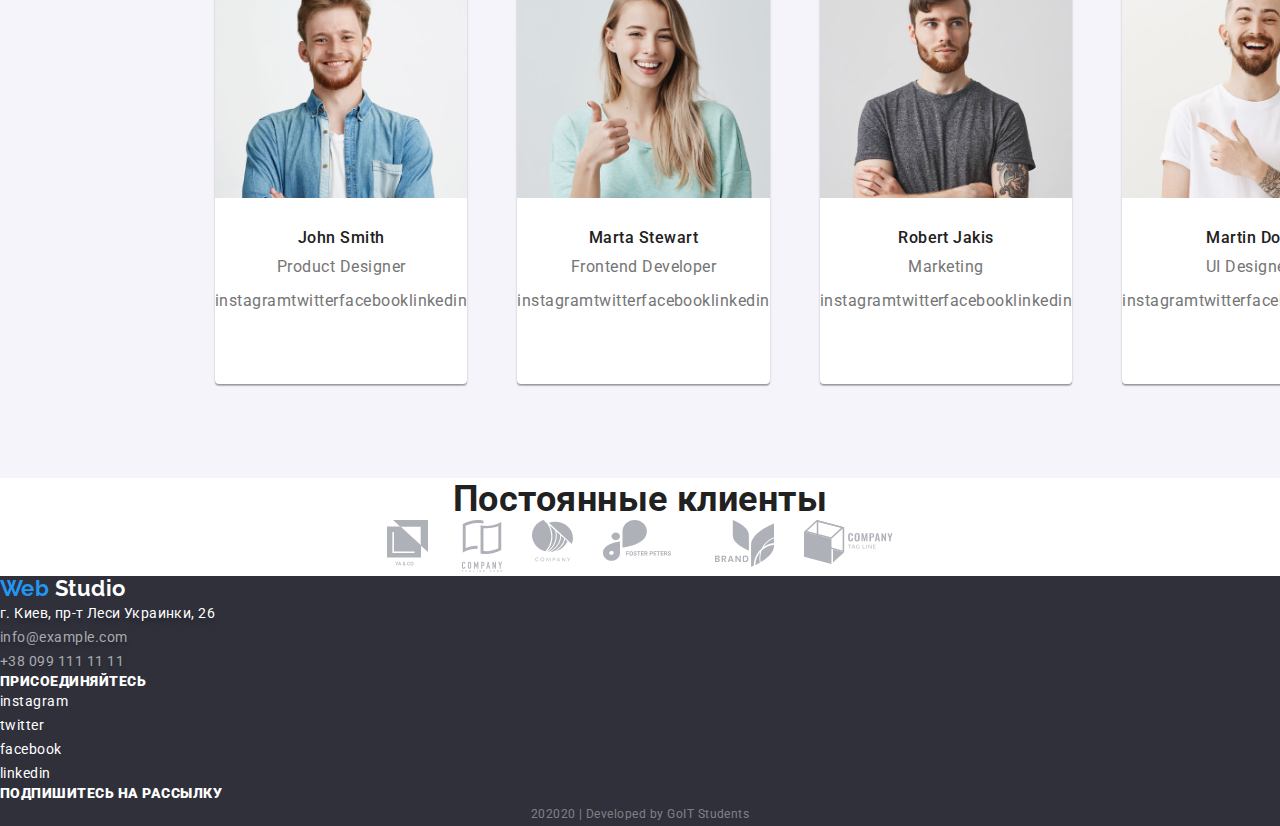
==== commit 3290bd92: "Update index.html" ====
--- a/index.html
+++ b/index.html
@@ -211,7 +211,7 @@
           <h2 class="title">Наша команда</h2>
           <ul class="prof">
             <li class="team-list">
-              <img
+              <img class="image"
                 src="./images/smith.png"
                 alt="Фото Джона Смита"
                 width="278"
@@ -219,9 +219,9 @@
               />
               <h3 class="team-title">John Smith</h3>
               <p class="team-text">Product Designer</p>
-              <ul>
-                <li>
-                  <a
+              <ul class="item">
+                 <li>
+                  <a 
                     class="link-social"
                     href="https://www.instagram.com/john.smith/"
                     target="_blank"
@@ -231,8 +231,8 @@
                   </a>
                 </li>
                 <li>
-                  <a
-                    class="link-social"
+                 <a 
+                    class="link-social"                    
                     href="https://www.twitter.com/john.smith/"
                     target="_blank"
                     rel="noreferrer noopener"
@@ -241,8 +241,8 @@
                   </a>
                 </li>
                 <li>
-                  <a
-                    class="link-social"
+                <a  
+                    class="link-social"                  
                     href="https://www.facebook.com/john.smith/"
                     target="_blank"
                     rel="noreferrer noopener"
@@ -264,7 +264,7 @@
             </li>
 
             <li class="team-list">
-              <img
+              <img class="image"
                 src="./images/stewart.png"
                 alt="Фото Марты Стюарт"
                 width="278"
@@ -272,7 +272,7 @@
               />
               <h3 class="team-title">Marta Stewart</h3>
               <p class="team-text">Frontend Developer</p>
-              <ul>
+              <ul class="item">
                 <li>
                   <a
                     class="link-social"
@@ -317,7 +317,7 @@
             </li>
 
             <li class="team-list">
-              <img
+              <img class="image"
                 src="./images/jakis.png"
                 alt="Фото Роберта Джейкиса"
                 width="278"
@@ -325,7 +325,7 @@
               />
               <h3 class="team-title">Robert Jakis</h3>
               <p class="team-text">Marketing</p>
-              <ul>
+              <ul class="item">
                 <li>
                   <a
                     class="link-social"
@@ -370,15 +370,15 @@
             </li>
 
             <li class="team-list">
-              <img
+              <img class="image"
                 src="./images/doe.png"
                 alt="Фото Мартина Доу"
                 width="278"
                 height="260"
               />
               <h3 class="team-title">Martin Doe</h3>
-              <p>UI Designer</p>
-              <ul>
+              <p class="team-text">UI Designer</p>
+              <ul class="item">
                 <li>
                   <a
                     class="link-social"
--- a/css/styles.css
+++ b/css/styles.css
@@ -59,6 +59,7 @@
   display: block;
   max-width: 100%;
   height: auto;
+  overflow: hidden;
 }
 
 /*Навигация*/
@@ -310,8 +311,9 @@
 
 .business .item {
   width: 370px;
-  padding-top: 50px;
-  border-radius: 4px;
+  margin-top: 50px;
+  border-top-left-radius: 4px;
+  border-top-right-radius: 4px;
 }
 
 .business .item.item:not(:last-child) {
@@ -333,7 +335,9 @@
   padding-bottom: 27px;
 
   color: var(--white-color);
-  background-color: var(--title-background-color);
+  background-color: rgba(47, 48, 58, 0.8);
+  border-bottom-left-radius: 4px;
+  border-bottom-right-radius: 4px;
 
   text-transform: uppercase;
   font-family: 'Roboto', 'sans-serif';
@@ -352,13 +356,29 @@
 
 .contain .prof {
   display: flex;
+  margin-top: 50px;
 }
 
 .team-list {
+  width: 270px;
+  height: 422px;
+  text-align: center;
+
   background-color: var(--white-color);
+  box-shadow: 0px 2px 1px rgba(0, 0, 0, 0.2), 0px 1px 1px rgba(0, 0, 0, 0.14),
+    0px 1px 3px rgba(0, 0, 0, 0.12);
+  border-radius: 4px;
+}
+
+.team-list:not(:last-child) {
+  margin-right: 50px;
 }
 
 .team-title {
+  margin-top: 30px;
+  margin-bottom: 10px;
+  margin-left: auto;
+  margin-right: auto;
   color: var(--title-text-color);
 
   font-family: 'Roboto', 'sans-serif';
@@ -368,10 +388,20 @@
 }
 
 .team-text {
+  margin-bottom: 16px;
+  margin-left: auto;
+  margin-right: auto;
+
   font-family: 'Roboto', 'sans-serif';
   font-weight: 400;
   font-size: 16px;
   line-height: 1.19;
+}
+
+.section-team .item {
+  display: flex;
+  justify-content: center;
+  margin-bottom: 27px;
 }
 
 .link-social {
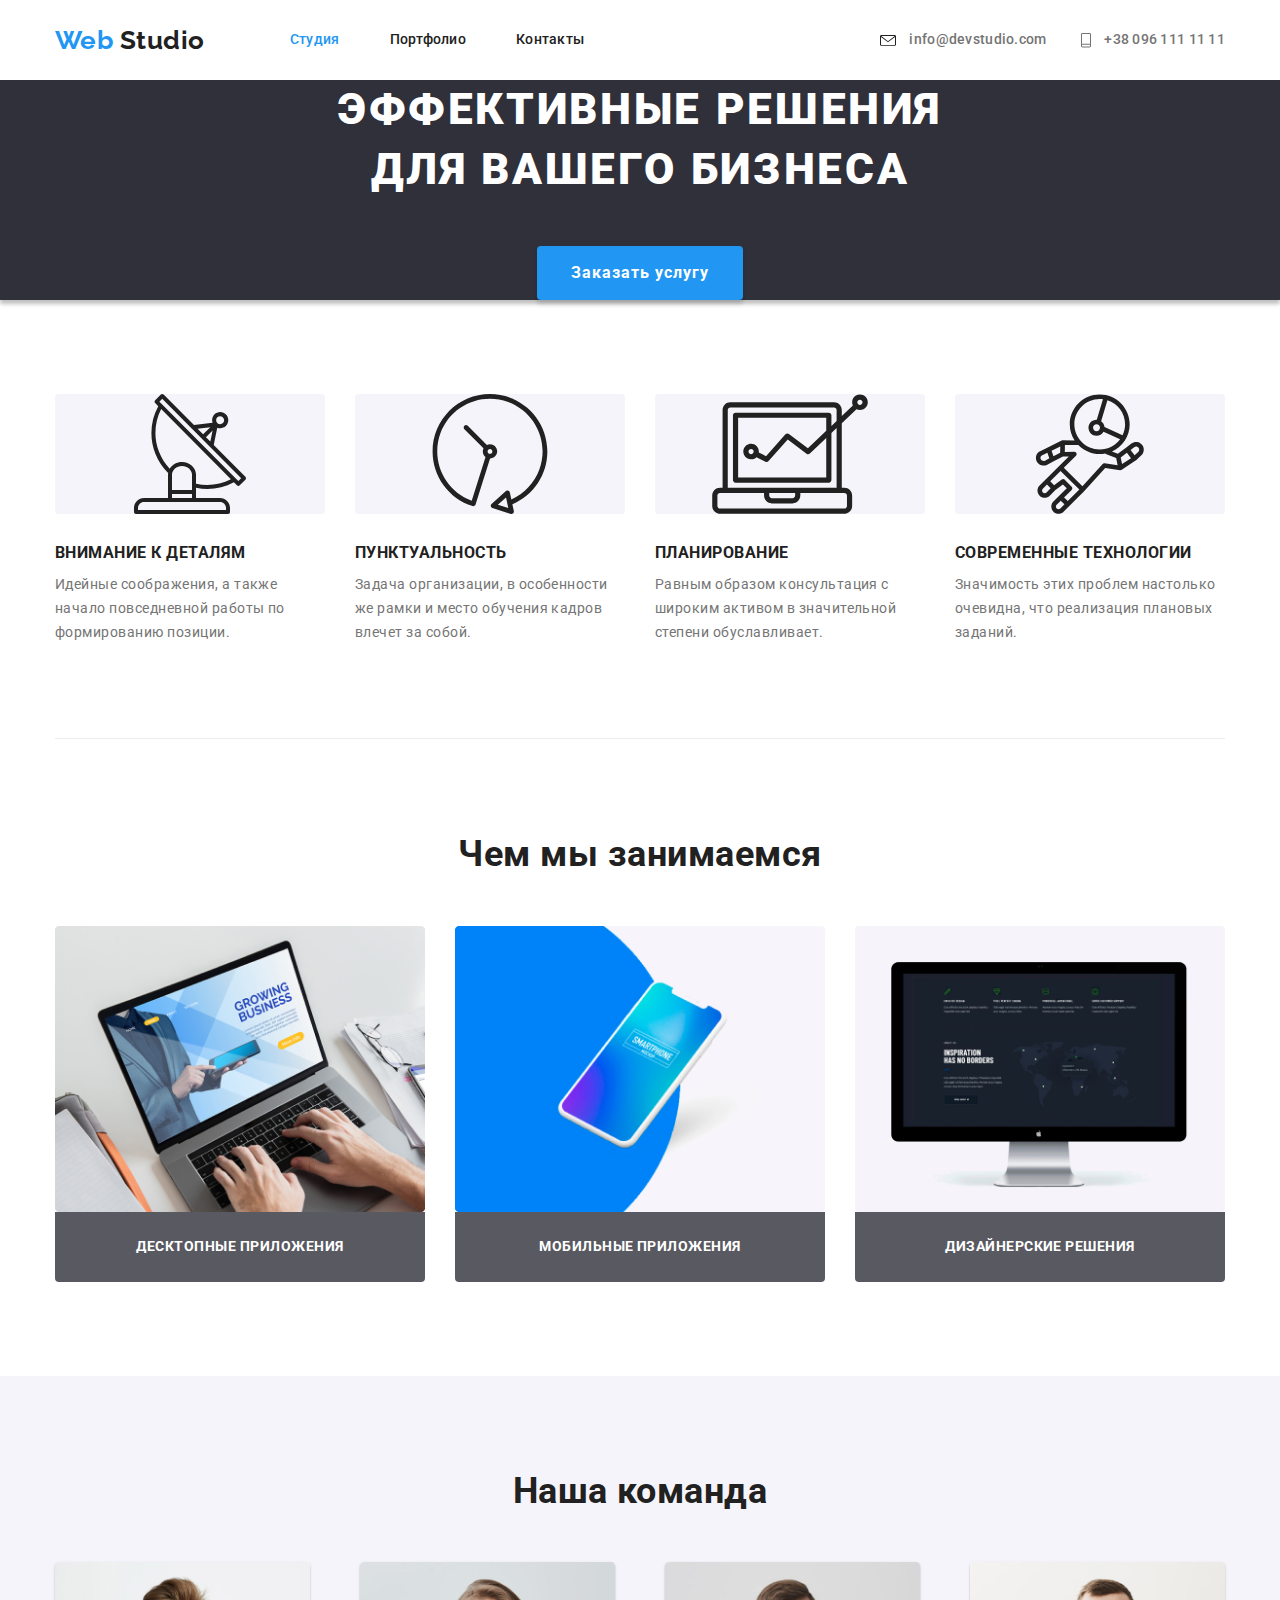
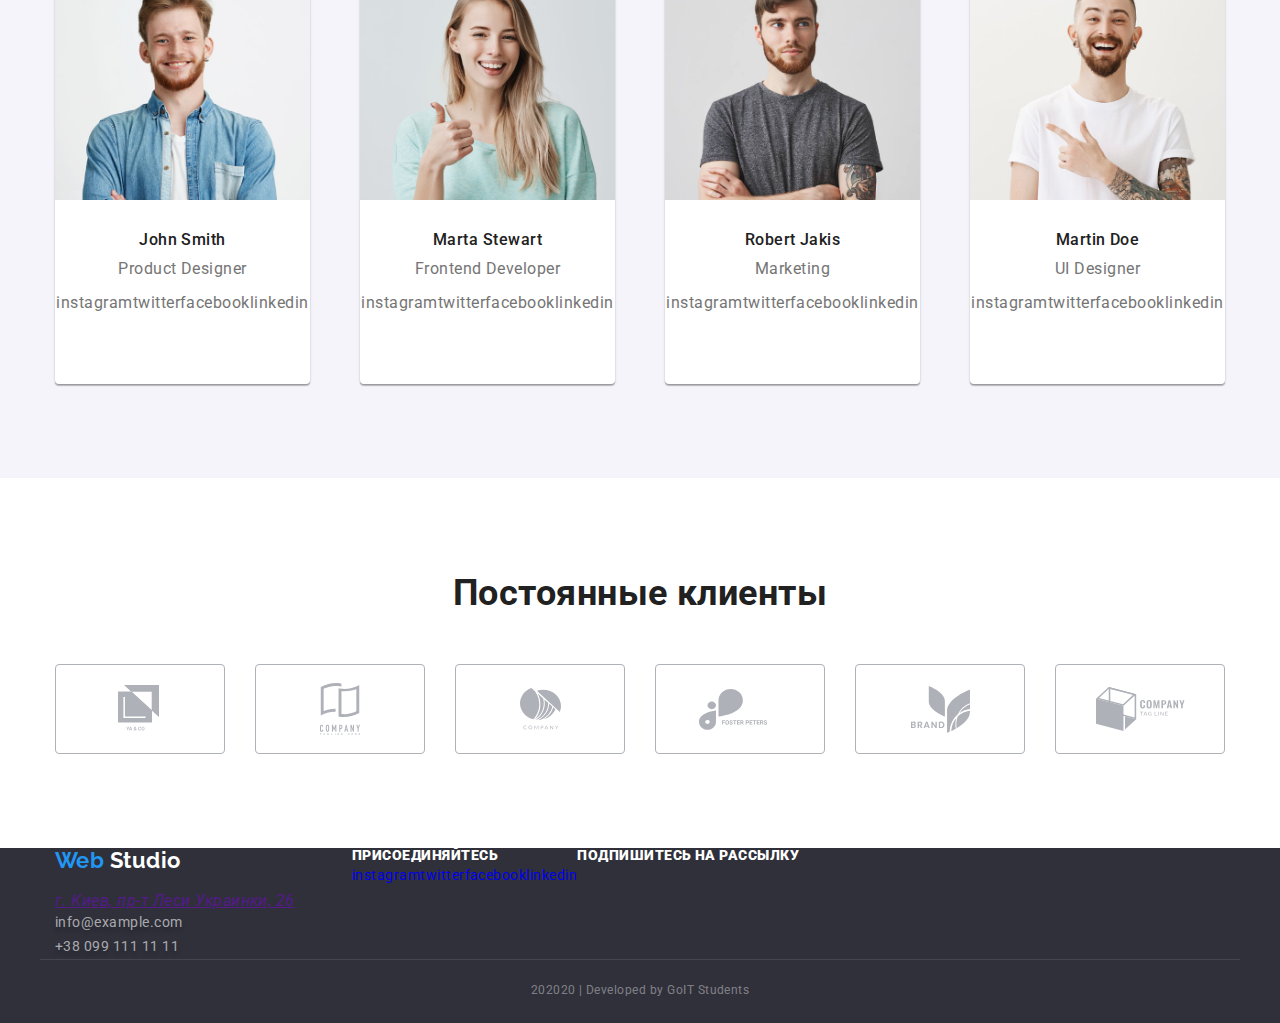
==== commit a4f53893: "Update index.html" ====
--- a/index.html
+++ b/index.html
@@ -207,7 +207,7 @@
       <!--Команда-->
 
       <div class="contain">
-        <section class="section-team">
+        <section class="section-team container">
           <h2 class="title">Наша команда</h2>
           <ul class="prof">
             <li class="team-list">
@@ -437,7 +437,7 @@
                 target="_blank"
                 rel="noreferrer noopener"
               >
-                <img
+                <img class="image"
                   src="./images/logo1.svg"
                   alt="Ссылка на страницу компании Я енд Ко"
                   width="45"
@@ -453,7 +453,7 @@
                 target="_blank"
                 rel="noreferrer noopener"
               >
-                <img
+                <img class="image"
                   src="./images/logo2.svg"
                   alt="Ссылка на страницу компании Таглайн Хеа"
                   width="40"
@@ -469,7 +469,7 @@
                 target="_blank"
                 rel="noreferrer noopener"
               >
-                <img
+                <img class="image"
                   src="./images/logo3.svg"
                   alt="Ссылка на страницу компании Компани"
                   width="41"
@@ -485,7 +485,7 @@
                 target="_blank"
                 rel="noreferrer noopener"
               >
-                <img
+                <img class="image"
                   src="./images/logo4.svg"
                   alt="Ссылка на страницу компании Фостер Петерс"
                   width="82"
@@ -501,7 +501,7 @@
                 target="_blank"
                 rel="noreferrer noopener"
               >
-                <img
+                <img class="image"
                   src="./images/logo5.svg"
                   alt="Ссылка на страницу компании Бренд"
                   width="59"
@@ -517,7 +517,7 @@
                 target="_blank"
                 rel="noreferrer noopener"
               >
-                <img
+                <img class="image"
                   src="./images/logo6.svg"
                   alt="Ссылка на страницу компании Таг Лайн"
                   width="89"
@@ -532,11 +532,12 @@
 
     <!--Футер-->
     <footer class="footer">
-      <div>
-        <a href="./" class="logo-one"
+      <div class="container">
+      <div class="map-link">
+        <span class="logo"><a href="./" class="logo-one"
           ><span class="logo-accent-one">Web </span>Studio</a
-        ><br />
-        <address>
+        ></span><br />
+        <address class="adress">
           <a
             class="contact-adress-footer"
             href=""
@@ -561,9 +562,9 @@
         </address>
       </div>
 
-      <div>
+      <div class="join">
         <p class="social"><b>присоединяйтесь</b></p>
-        <ul>
+        <ul class="link">
           <li>
             <a
               class="link-studio"
@@ -607,12 +608,13 @@
         </ul>
       </div>
 
-      <div>
-        <p class="social"><b>Подпишитесь на рассылку</b></p>
-      </div>
-
-      <div>
-        <p class="text-footer">202020 | Developed by GoIT Students</p>
+      <div class="social">
+        <p><b>Подпишитесь на рассылку</b></p>
+      </div>
+      </div>
+
+      <div class="copyright">
+        <p>202020 | Developed by GoIT Students</p>
       </div>
     </footer>
   </body>
--- a/css/styles.css
+++ b/css/styles.css
@@ -349,14 +349,19 @@
 
 /*Команда*/
 
+.contain {
+  background-color: var(--primary-background-color);
+}
+
 .contain .section-team {
-  padding: 94px 215px;
-  background-color: var(--primary-background-color);
+  padding-top: 94px;
+  padding-bottom: 94px;
 }
 
 .contain .prof {
   display: flex;
   margin-top: 50px;
+  justify-content: space-between;
 }
 
 .team-list {
@@ -423,32 +428,67 @@
 
 /*Клиенты*/
 
+.container .section {
+  padding-top: 94px;
+  padding-bottom: 94px;
+}
+
 .container .clients {
   display: flex;
-  justify-content: center;
+  justify-content: space-between;
+  margin-top: 50px;
 }
 
 .clients .item:not(:last-child) {
   margin-right: 30px;
 }
 
-.pic-company:hover {
-  background-color: var(--accent-color);
-}
-
-.pic-company:focus {
+.clients .item {
+  display: flex;
+  width: 170px;
+  height: 90px;
+  border: 1px solid #afb1b8;
+  box-sizing: border-box;
+  border-radius: 4px;
+  justify-content: center;
+  align-items: center;
+}
+
+.clients .item:hover {
+  background-color: var(--accent-color);
+}
+
+.clients .item:focus {
   background-color: var(--accent-color);
 }
 
 /*Футер*/
 
 footer {
-  color: var(--white-color);
   background-color: #2f303a;
-  text-decoration: none;
-  font-family: 'Roboto', 'sans-serif';
-}
-
+}
+
+footer .container {
+  display: flex;
+  border-bottom: 1px solid rgba(255, 255, 255, 0.1);
+
+  color: var(--white-color);
+  text-decoration: none;
+  font-family: 'Roboto', 'sans-serif';
+}
+
+/*.map-link {
+  display: block;
+  padding-top: 48px;
+  padding-bottom: 28px;
+  }*/
+
+.map-link .logo {
+  display: flex;
+  margin-right: 171px;
+}
+
+}
 .contact-adress-footer {
   color: inherit;
   font-family: 'Roboto', 'sans-serif';
@@ -495,7 +535,7 @@
 }
 
 .link-studio {
-  color: var(--white-color);
+  color: var (--white-color);
 
   text-decoration: none;
   font-family: 'Roboto', 'sans-serif';
@@ -504,7 +544,15 @@
   line-height: 1.71;
 }
 
-.text-footer {
+.join .link {
+  display: flex;
+  justify-content: space-between;
+}
+
+.copyright {
+  padding-top: 18px;
+  padding-bottom: 21px;
+
   color: rgba(255, 255, 255, 0.4);
   font-family: 'Roboto', 'sans-serif';
   font-weight: 400;
@@ -543,6 +591,8 @@
 .link-studio:focus {
   background-color: var(--accent-color);
 }
+
+/*Портфолио*/
 
 .container .portfolio {
   display: flex;
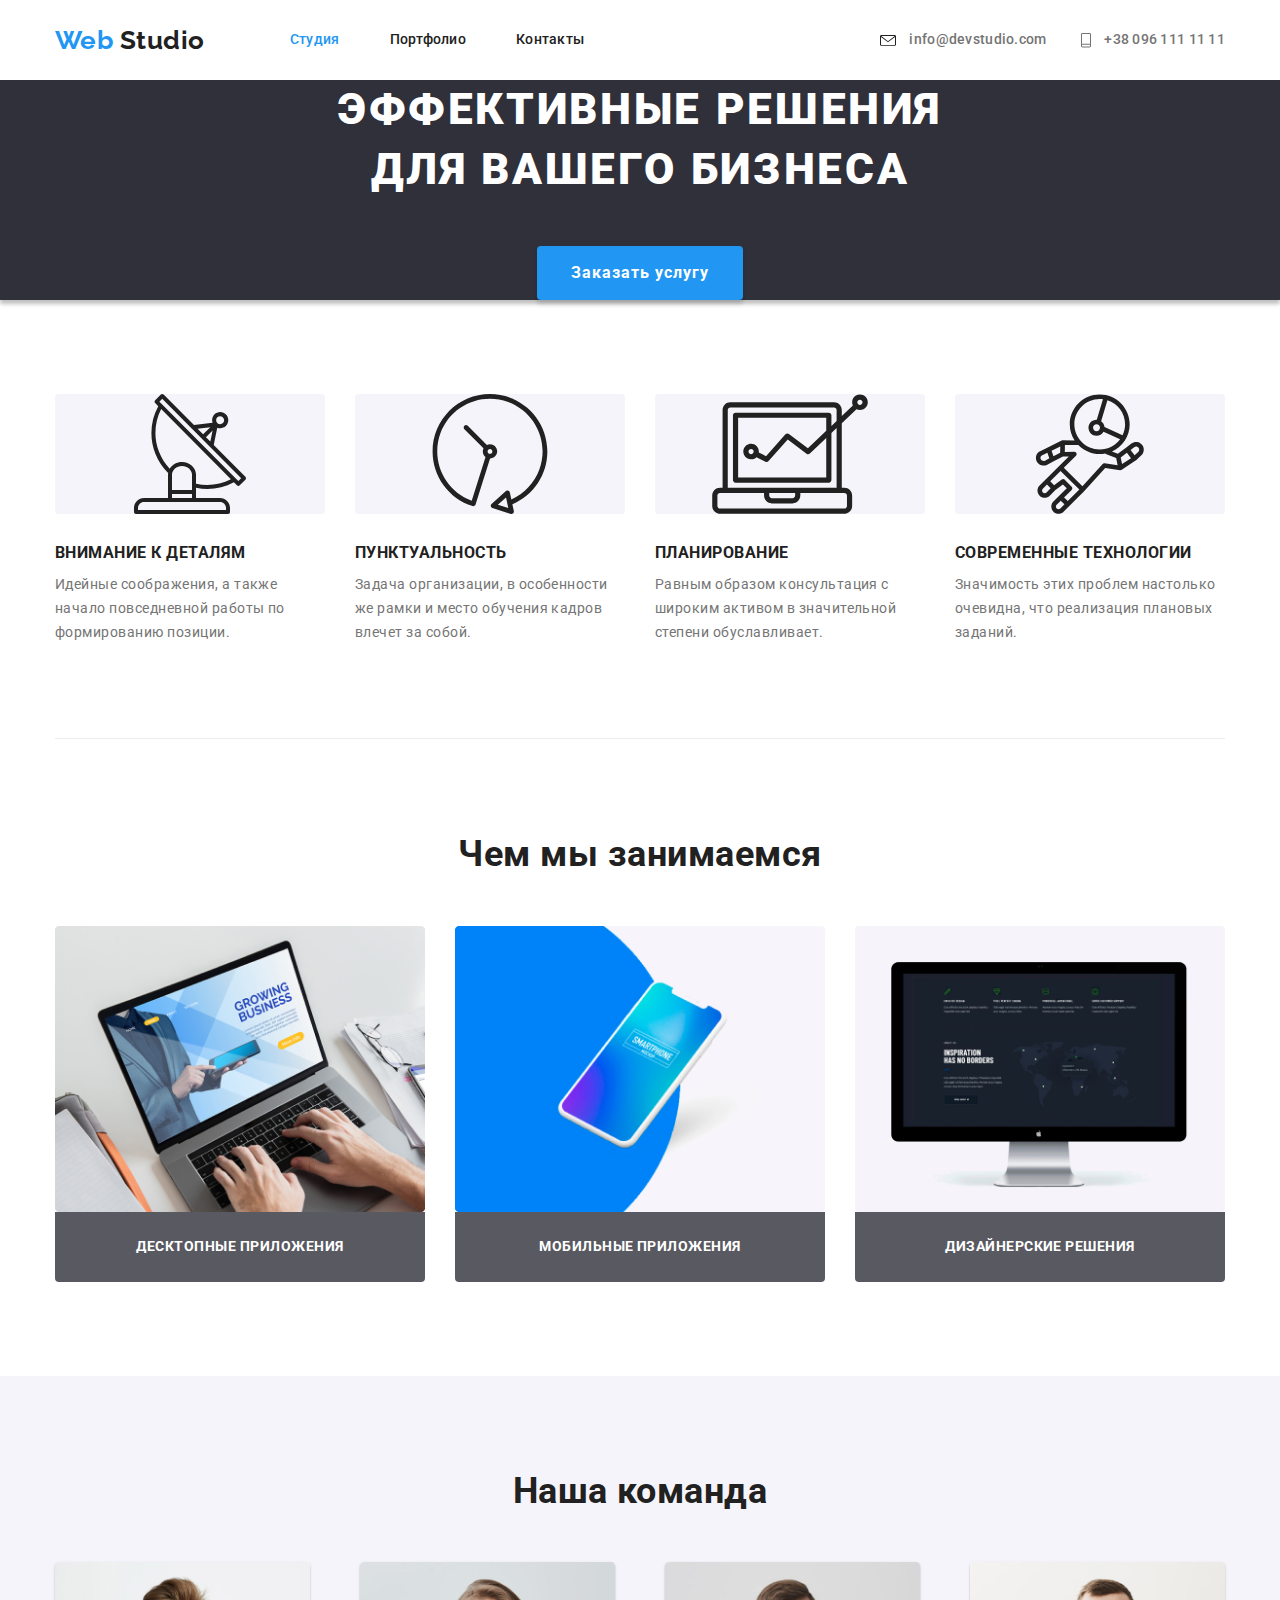
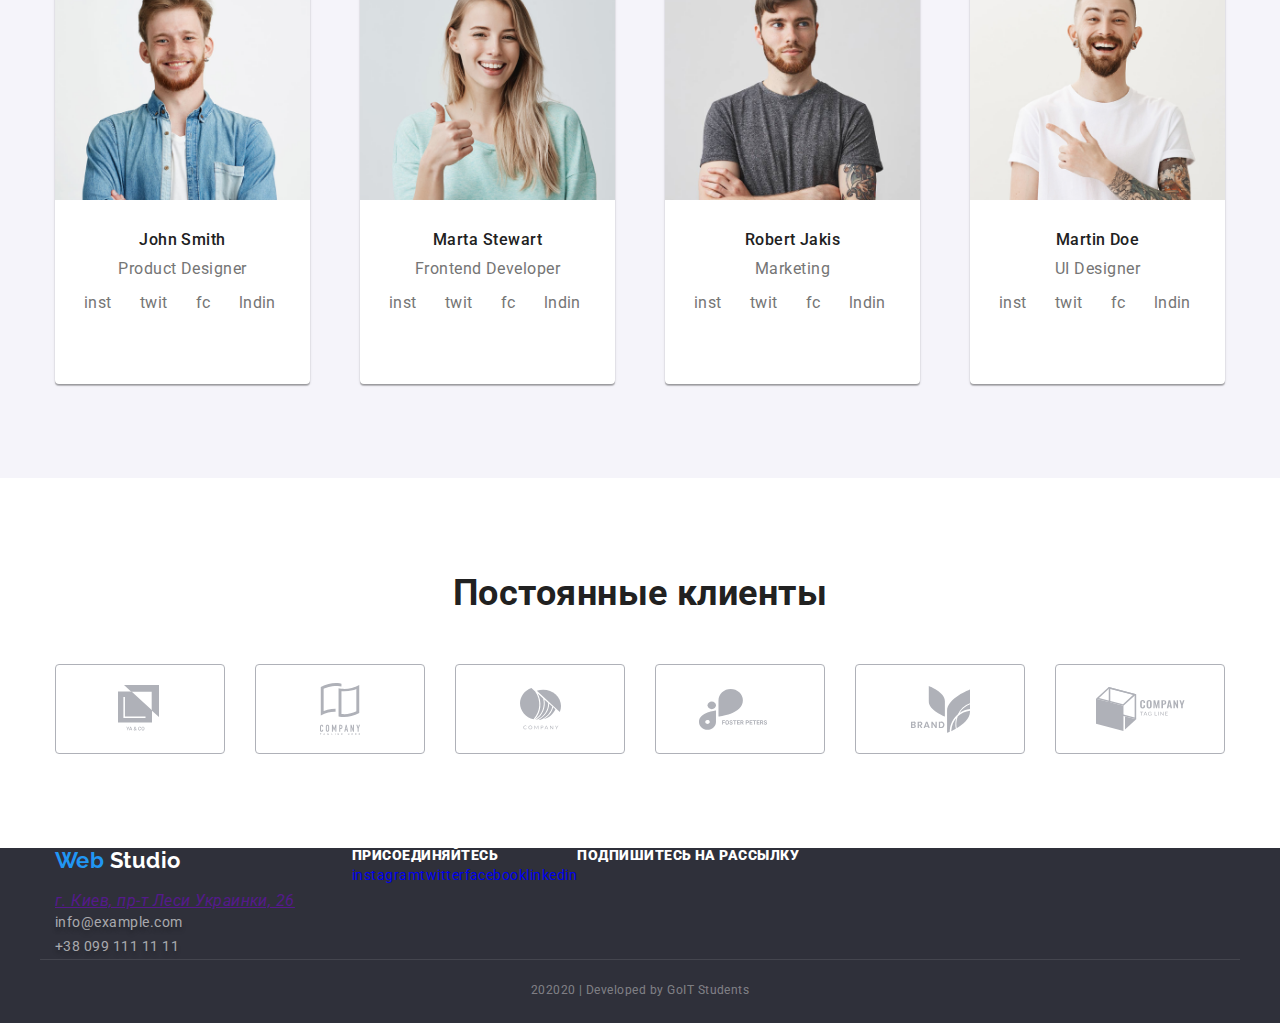
==== commit 918085b3: "Update index.html" ====
--- a/index.html
+++ b/index.html
@@ -227,7 +227,7 @@
                     target="_blank"
                     rel="noreferrer noopener"
                     aria-label="Ссылка на аккаунт Джона Смита в Инстаграмм"
-                    >instagram
+                    >inst
                   </a>
                 </li>
                 <li>
@@ -237,7 +237,7 @@
                     target="_blank"
                     rel="noreferrer noopener"
                     aria-label="Ссылка на аккаунт Джона Смита в Твиттере"
-                    >twitter
+                    >twit
                   </a>
                 </li>
                 <li>
@@ -247,7 +247,7 @@
                     target="_blank"
                     rel="noreferrer noopener"
                     aria-label="Ссылка на аккаунт Джона Смита в Фэйсбук"
-                    >facebook
+                    >fc
                   </a>
                 </li>
                 <li>
@@ -257,7 +257,7 @@
                     target="_blank"
                     rel="noreferrer noopener"
                     aria-label="Ссылка на аккаунт Джона Смита в Линкедин"
-                    >linkedin
+                    >lndin
                   </a>
                 </li>
               </ul>
@@ -280,7 +280,7 @@
                     target="_blank"
                     rel="noreferrer noopener"
                     aria-label="Ссылка на аккаунт Марты Стюарт в Инстаграмм"
-                    >instagram
+                    >inst
                   </a>
                 </li>
                 <li>
@@ -290,7 +290,7 @@
                     target="_blank"
                     rel="noreferrer noopener"
                     aria-label="Ссылка на аккаунт Марты Стюарт в Твиттере"
-                    >twitter
+                    >twit
                   </a>
                 </li>
                 <li>
@@ -300,7 +300,7 @@
                     target="_blank"
                     rel="noreferrer noopener"
                     aria-label="Ссылка на аккаунт Марты Стюарт в Фэйсбук"
-                    >facebook
+                    >fc
                   </a>
                 </li>
                 <li>
@@ -310,7 +310,7 @@
                     target="_blank"
                     rel="noreferrer noopener"
                     aria-label="Ссылка на аккаунт Марты Стюарт в Линкедин"
-                    >linkedin
+                    >lndin
                   </a>
                 </li>
               </ul>
@@ -333,7 +333,7 @@
                     target="_blank"
                     rel="noreferrer noopener"
                     aria-label="Ссылка на аккаунт Роберта Джейкиса в Инстаграмм"
-                    >instagram
+                    >inst
                   </a>
                 </li>
                 <li>
@@ -343,7 +343,7 @@
                     target="_blank"
                     rel="noreferrer noopener"
                     aria-label="Ссылка на аккаунт Роберта Джейкиса в Твиттере"
-                    >twitter
+                    >twit
                   </a>
                 </li>
                 <li>
@@ -353,7 +353,7 @@
                     target="_blank"
                     rel="noreferrer noopener"
                     aria-label="Ссылка на аккаунт Роберта Джейкиса в Фэйсбук"
-                    >facebook
+                    >fc
                   </a>
                 </li>
                 <li>
@@ -363,7 +363,7 @@
                     target="_blank"
                     rel="noreferrer noopener"
                     aria-label="Ссылка на аккаунт Роберта Джейкиса в Линкедин"
-                    >linkedin
+                    >lndin
                   </a>
                 </li>
               </ul>
@@ -386,7 +386,7 @@
                     target="_blank"
                     rel="noreferrer noopener"
                     aria-label="Ссылка на аккаунт Мартина Доу в Инстаграмм"
-                    >instagram
+                    >inst
                   </a>
                 </li>
                 <li>
@@ -396,7 +396,7 @@
                     target="_blank"
                     rel="noreferrer noopener"
                     aria-label="Ссылка на аккаунт Мартина Доу в Твиттере"
-                    >twitter
+                    >twit
                   </a>
                 </li>
                 <li>
@@ -406,7 +406,7 @@
                     target="_blank"
                     rel="noreferrer noopener"
                     aria-label="Ссылка на аккаунт Мартина Доу в Фэйсбук"
-                    >facebook
+                    >fc
                   </a>
                 </li>
                 <li>
@@ -416,7 +416,7 @@
                     target="_blank"
                     rel="noreferrer noopener"
                     aria-label="Ссылка на аккаунт Мартина Доу в Линкедин"
-                    >linkedin
+                    >lndin
                   </a>
                 </li>
               </ul>
--- a/css/styles.css
+++ b/css/styles.css
@@ -405,8 +405,10 @@
 
 .section-team .item {
   display: flex;
-  justify-content: center;
-  margin-bottom: 27px;
+  padding-bottom: 27px;
+  margin-right: 34px;
+  margin-left: 29px;
+  justify-content: space-between;
 }
 
 .link-social {
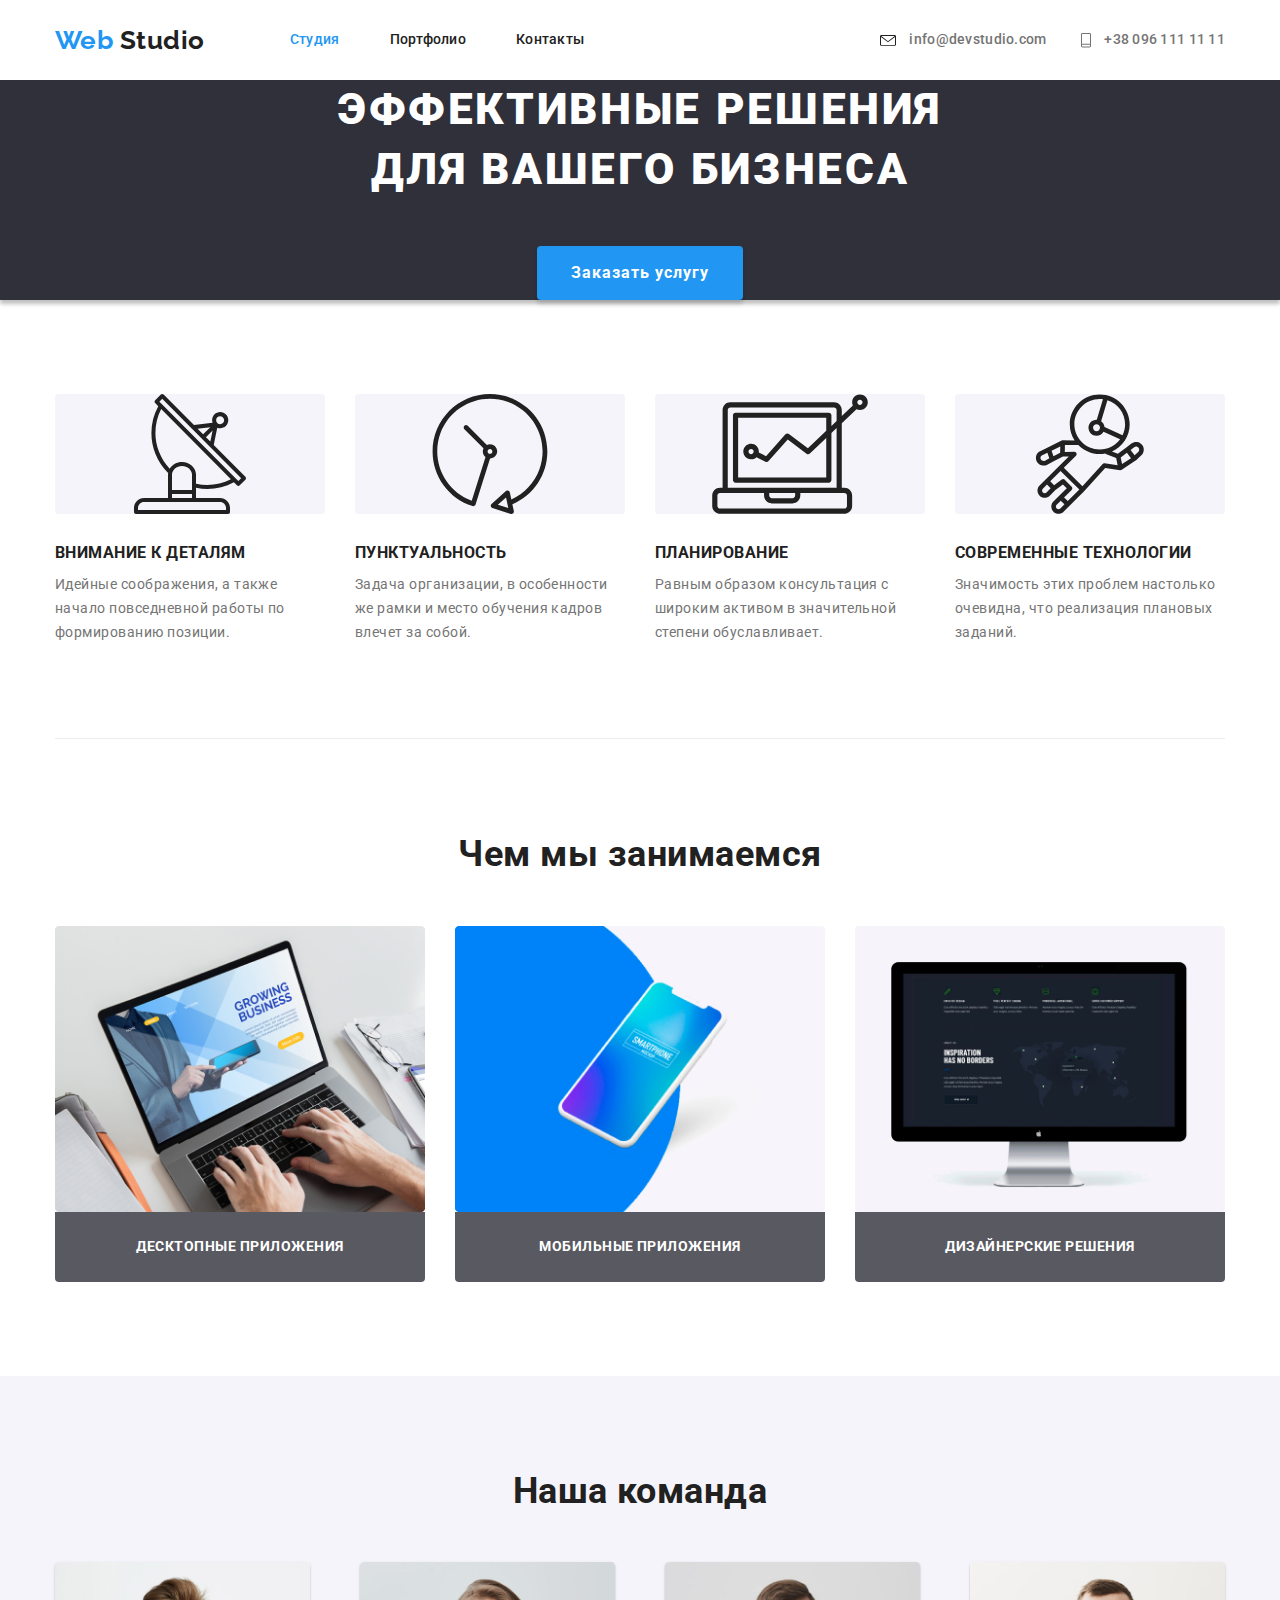
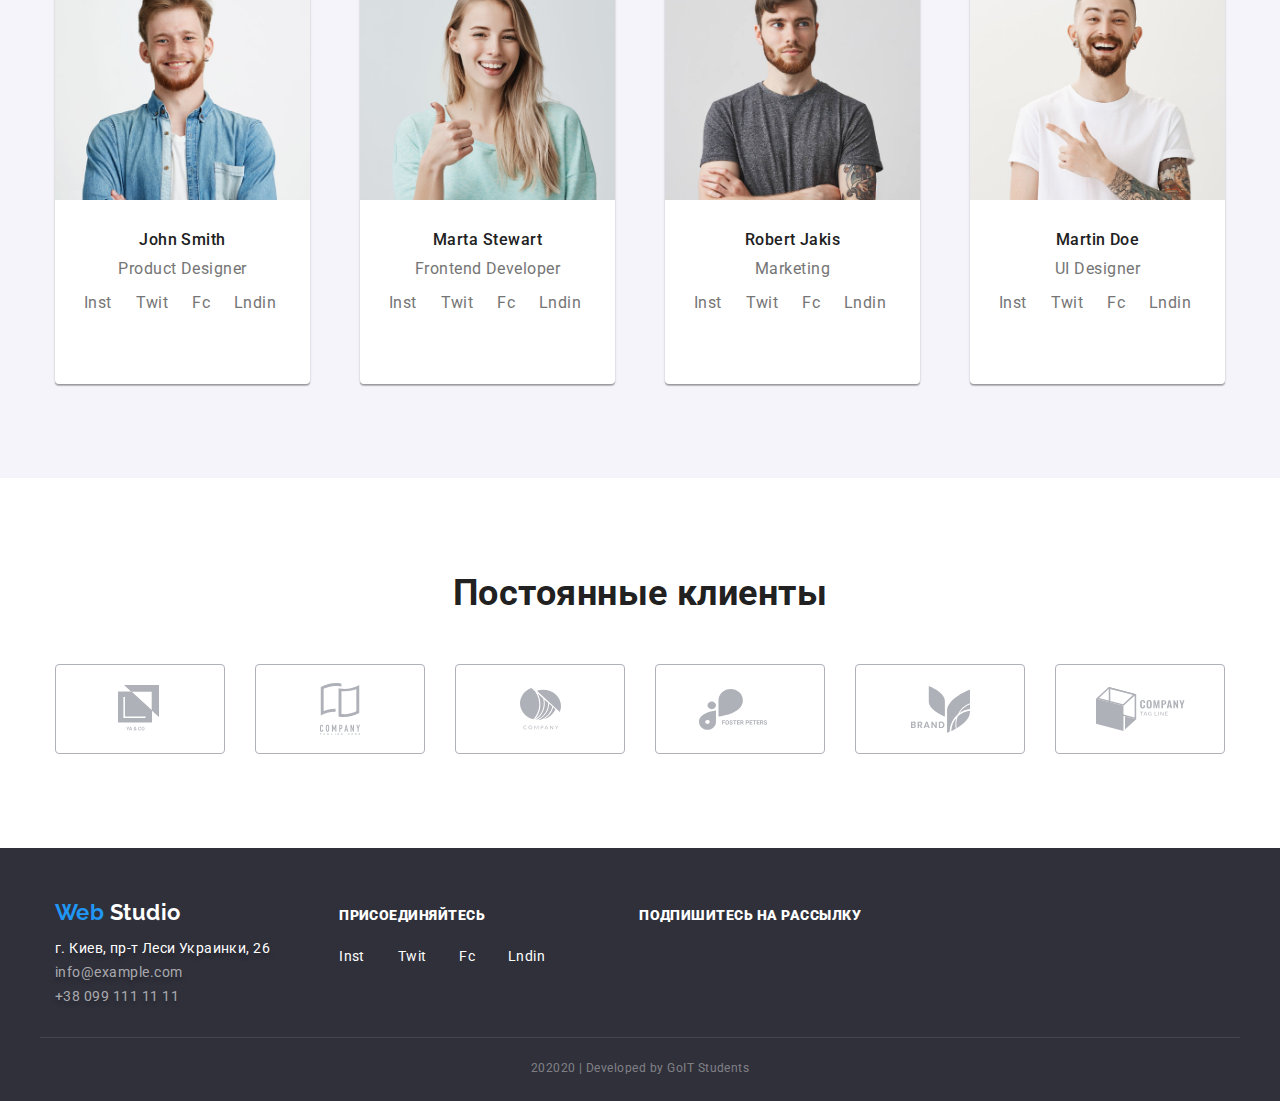
==== commit c9dc8642: "Update index.html" ====
--- a/index.html
+++ b/index.html
@@ -93,7 +93,7 @@
       <!--Преимущества-->
       <div class="container">
         <section class="section-benefits">
-          <h2 class="title"></h2>
+          <h2 class="visually-hidden">Наши преимущества</h2>
           <ul class="benefits">
             <li class="item">
               <img
@@ -227,7 +227,7 @@
                     target="_blank"
                     rel="noreferrer noopener"
                     aria-label="Ссылка на аккаунт Джона Смита в Инстаграмм"
-                    >inst
+                    >Inst
                   </a>
                 </li>
                 <li>
@@ -237,7 +237,7 @@
                     target="_blank"
                     rel="noreferrer noopener"
                     aria-label="Ссылка на аккаунт Джона Смита в Твиттере"
-                    >twit
+                    >Twit
                   </a>
                 </li>
                 <li>
@@ -247,7 +247,7 @@
                     target="_blank"
                     rel="noreferrer noopener"
                     aria-label="Ссылка на аккаунт Джона Смита в Фэйсбук"
-                    >fc
+                    >Fc
                   </a>
                 </li>
                 <li>
@@ -257,7 +257,7 @@
                     target="_blank"
                     rel="noreferrer noopener"
                     aria-label="Ссылка на аккаунт Джона Смита в Линкедин"
-                    >lndin
+                    >Lndin
                   </a>
                 </li>
               </ul>
@@ -280,7 +280,7 @@
                     target="_blank"
                     rel="noreferrer noopener"
                     aria-label="Ссылка на аккаунт Марты Стюарт в Инстаграмм"
-                    >inst
+                    >Inst
                   </a>
                 </li>
                 <li>
@@ -290,7 +290,7 @@
                     target="_blank"
                     rel="noreferrer noopener"
                     aria-label="Ссылка на аккаунт Марты Стюарт в Твиттере"
-                    >twit
+                    >Twit
                   </a>
                 </li>
                 <li>
@@ -300,7 +300,7 @@
                     target="_blank"
                     rel="noreferrer noopener"
                     aria-label="Ссылка на аккаунт Марты Стюарт в Фэйсбук"
-                    >fc
+                    >Fc
                   </a>
                 </li>
                 <li>
@@ -310,7 +310,7 @@
                     target="_blank"
                     rel="noreferrer noopener"
                     aria-label="Ссылка на аккаунт Марты Стюарт в Линкедин"
-                    >lndin
+                    >Lndin
                   </a>
                 </li>
               </ul>
@@ -333,7 +333,7 @@
                     target="_blank"
                     rel="noreferrer noopener"
                     aria-label="Ссылка на аккаунт Роберта Джейкиса в Инстаграмм"
-                    >inst
+                    >Inst
                   </a>
                 </li>
                 <li>
@@ -343,7 +343,7 @@
                     target="_blank"
                     rel="noreferrer noopener"
                     aria-label="Ссылка на аккаунт Роберта Джейкиса в Твиттере"
-                    >twit
+                    >Twit
                   </a>
                 </li>
                 <li>
@@ -353,7 +353,7 @@
                     target="_blank"
                     rel="noreferrer noopener"
                     aria-label="Ссылка на аккаунт Роберта Джейкиса в Фэйсбук"
-                    >fc
+                    >Fc
                   </a>
                 </li>
                 <li>
@@ -363,7 +363,7 @@
                     target="_blank"
                     rel="noreferrer noopener"
                     aria-label="Ссылка на аккаунт Роберта Джейкиса в Линкедин"
-                    >lndin
+                    >Lndin
                   </a>
                 </li>
               </ul>
@@ -386,7 +386,7 @@
                     target="_blank"
                     rel="noreferrer noopener"
                     aria-label="Ссылка на аккаунт Мартина Доу в Инстаграмм"
-                    >inst
+                    >Inst
                   </a>
                 </li>
                 <li>
@@ -396,7 +396,7 @@
                     target="_blank"
                     rel="noreferrer noopener"
                     aria-label="Ссылка на аккаунт Мартина Доу в Твиттере"
-                    >twit
+                    >Twit
                   </a>
                 </li>
                 <li>
@@ -406,7 +406,7 @@
                     target="_blank"
                     rel="noreferrer noopener"
                     aria-label="Ссылка на аккаунт Мартина Доу в Фэйсбук"
-                    >fc
+                    >Fc
                   </a>
                 </li>
                 <li>
@@ -416,7 +416,7 @@
                     target="_blank"
                     rel="noreferrer noopener"
                     aria-label="Ссылка на аккаунт Мартина Доу в Линкедин"
-                    >lndin
+                    >Lndin
                   </a>
                 </li>
               </ul>
@@ -565,50 +565,50 @@
       <div class="join">
         <p class="social"><b>присоединяйтесь</b></p>
         <ul class="link">
-          <li>
+          <li class="item">
             <a
               class="link-studio"
               href="https://www.instagram.com/web.studio/"
               target="_blank"
               rel="noreferrer noopener"
               aria-label="Ссылка на аккаунт Веб Студио в Инстаграмм"
-              >instagram
+              >Inst
             </a>
           </li>
-          <li>
+          <li class="item">
             <a
               class="link-studio"
               href="https://www.twitter.com/web.studio/"
               target="_blank"
               rel="noreferrer noopener"
               aria-label="Ссылка на аккаунт Веб Студио в Твиттере"
-              >twitter
+              >Twit
             </a>
           </li>
-          <li>
+          <li class="item">
             <a
               class="link-studio"
               href="https://www.facebook.com/web.studio/"
               target="_blank"
               rel="noreferrer noopener"
               aria-label="Ссылка на аккаунт Веб Студио в Фэйсбук"
-              >facebook
-            </a>
+              >Fc
+            </a> 
           </li>
-          <li>
+          <li class="item">
             <a
               class="link-studio"
               href="https://www.linkedin.com/web.studio/"
               target="_blank"
               rel="noreferrer noopener"
               aria-label="Ссылка на аккаунт Веб Студио в Линкедин"
-              >linkedin
+              >Lndin
             </a>
           </li>
         </ul>
       </div>
 
-      <div class="social">
+      <div class="social sign">
         <p><b>Подпишитесь на рассылку</b></p>
       </div>
       </div>
--- a/css/styles.css
+++ b/css/styles.css
@@ -62,6 +62,17 @@
   overflow: hidden;
 }
 
+.visually-hidden {
+  position: absolute !important;
+  clip: rect(1px 1px 1px 1px); /* IE6, IE7 */
+  clip: rect(1px, 1px, 1px, 1px);
+  padding: 0 !important;
+  border: 0 !important;
+  height: 1px !important;
+  width: 1px !important;
+  overflow: hidden;
+}
+
 /*Навигация*/
 
 .navig {
@@ -472,6 +483,7 @@
 
 footer .container {
   display: flex;
+  align-items: baseline;
   border-bottom: 1px solid rgba(255, 255, 255, 0.1);
 
   color: var(--white-color);
@@ -479,18 +491,26 @@
   font-family: 'Roboto', 'sans-serif';
 }
 
-/*.map-link {
-  display: block;
+.map-link {
   padding-top: 48px;
   padding-bottom: 28px;
-  }*/
-
-.map-link .logo {
-  display: flex;
-  margin-right: 171px;
-}
-
-}
+  margin-right: 69px;
+}
+
+footer .logo {
+  display: inline-block;
+  margin-bottom: 10px;
+}
+
+footer .logo:hover,
+footer .logo:focus {
+  border-bottom: 1px solid #2196f3;
+}
+
+footer .adress {
+  display: block;
+}
+
 .contact-adress-footer {
   color: inherit;
   font-family: 'Roboto', 'sans-serif';
@@ -528,7 +548,18 @@
   background-color: var(--accent-color);
 }
 
+.join {
+  display: flex;
+  flex-direction: column;
+  min-width: 206px;
+  margin-right: 94px;
+  padding-top: 56px;
+  padding-bottom: 56px;
+}
+
 .social {
+  margin-bottom: 21px;
+
   text-transform: uppercase;
   font-family: 'Roboto', 'sans-serif';
   font-weight: 700;
@@ -536,19 +567,19 @@
   line-height: 1.14;
 }
 
-.link-studio {
-  color: var (--white-color);
-
-  text-decoration: none;
-  font-family: 'Roboto', 'sans-serif';
+.join .link {
+  display: flex;
+  justify-content: space-between;
+}
+
+.item .link-studio {
+  color: var(--white-color);
+  text-decoration: none;
+  font-family: 'Roboto', 'sans-serif';
+  font-style: normal;
   font-weight: 400;
   font-size: 14px;
   line-height: 1.71;
-}
-
-.join .link {
-  display: flex;
-  justify-content: space-between;
 }
 
 .copyright {
@@ -586,15 +617,27 @@
 }
 
 .link-studio:hover {
+  color: var(--white-color);
   background-color: var(--accent-color);
   text-decoration: none;
 }
 
 .link-studio:focus {
-  background-color: var(--accent-color);
+  color: var(--white-color);
+  background-color: var(--accent-color);
+}
+
+footer .sign {
+  display: flex;
+  padding-top: 56px;
+  padding-bottom: 56px;
 }
 
 /*Портфолио*/
+
+.portf {
+  border-bottom: 1px solid #ececec;
+}
 
 .container .portfolio {
   display: flex;
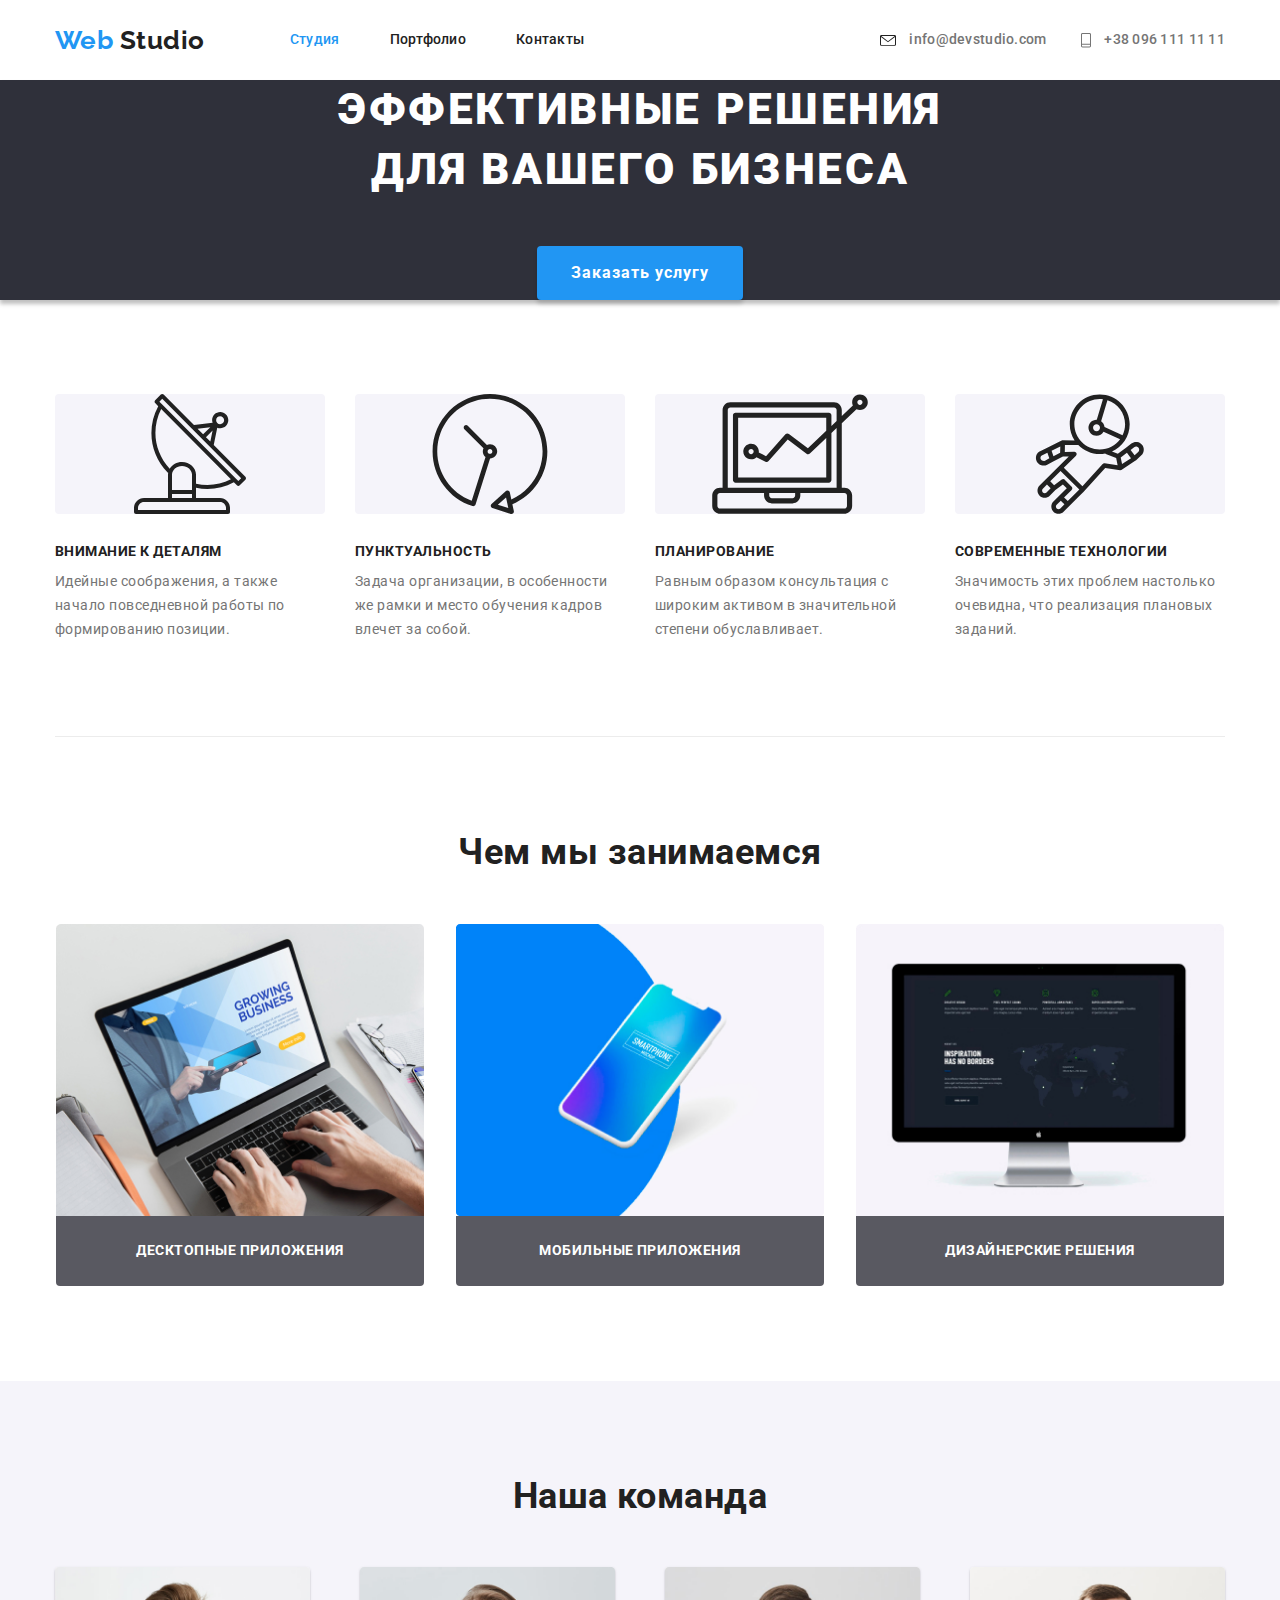
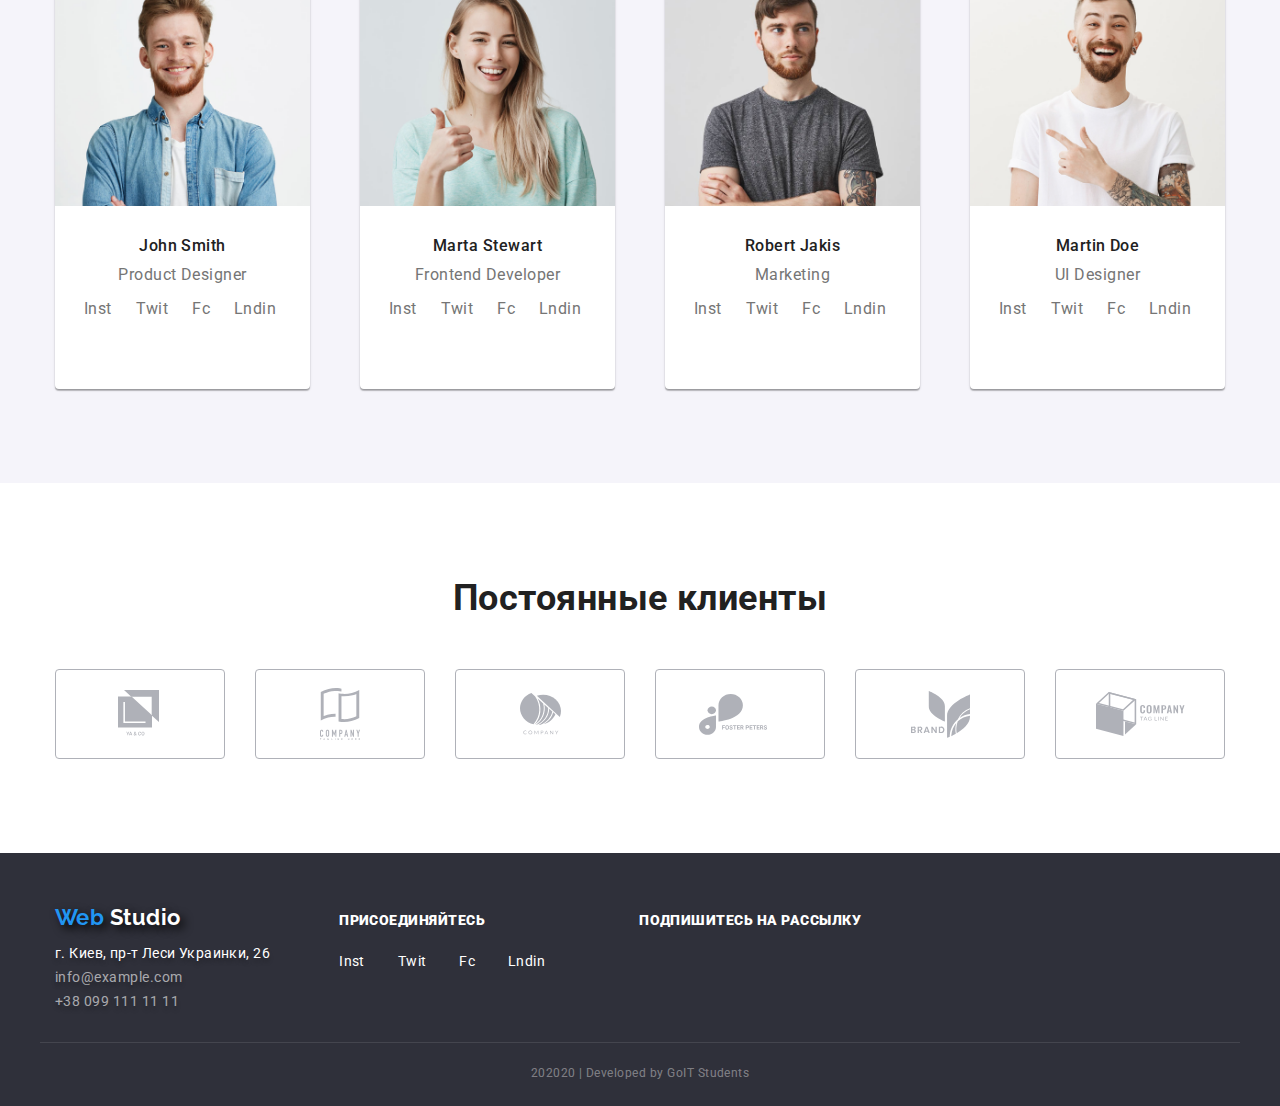
==== commit 7c6b44a0: "Update index.html" ====
--- a/index.html
+++ b/index.html
@@ -72,22 +72,21 @@
 
     <!--Герой-->
     <main>
-        <div class="containh">
-          <section class="hero">
-            <h1>
-              <span class="hero-title">
-                эффективные решения для вашего бизнеса</span
-              >
-            </h1>
-            <button
-              class="button-order"
-              name="Заказать услугу"
-              formtarget="_blank"
+      <div class="containh">
+        <section class="hero">
+          <h1>
+            <span class="hero-title">
+              эффективные решения для вашего бизнеса</span
             >
-              Заказать услугу
-            </button>
-          </section>
-        </div>
+          </h1>
+          <button
+            class="button-order"
+            name="Заказать услугу"
+            formtarget="_blank"
+          >
+            Заказать услугу
+          </button>
+        </section>
       </div>
 
       <!--Преимущества-->
@@ -104,7 +103,7 @@
                 width="66"
                 height="70"
               />
-              <span class="benefits-title"><h3>Внимание к деталям</h3></span>
+              <h3 class="benefits-title">Внимание к деталям</h3>
               <p class="benefits-text">
                 Идейные соображения, а также начало повседневной работы по
                 формированию позиции.
@@ -118,7 +117,7 @@
                 width="67"
                 height="70"
               />
-              <span class="benefits-title"><h3>Пунктуальность</h3></span>
+              <h3 class="benefits-title">Пунктуальность</h3>
               <p class="benefits-text">
                 Задача организации, в особенности же рамки и место обучения
                 кадров влечет за собой.
@@ -132,7 +131,7 @@
                 width="70"
                 height="54"
               />
-              <span class="benefits-title"><h3>Планирование</h3></span>
+              <h3 class="benefits-title">Планирование</h3>
               <p class="benefits-text">
                 Равным образом консультация с широким активом в значительной
                 степени обуславливает.
@@ -146,9 +145,7 @@
                 width="55"
                 height="61"
               />
-              <span class="benefits-title"
-                ><h3>Современные технологии</h3></span
-              >
+              <h3 class="benefits-title">Современные технологии</h3>
               <p class="benefits-text">
                 Значимость этих проблем настолько очевидна, что реализация
                 плановых заданий.
@@ -170,7 +167,7 @@
                   class="image"
                   src="./images/notebook.png"
                   alt="Картинка открытый ноутбук"
-                  width="380"
+                  width="370"
                   height="294"
                 />
               </a>
@@ -182,7 +179,7 @@
                   class="image"
                   src="./images/mobile.png"
                   alt="Картинка мобильный телефон"
-                  width="380"
+                  width="370"
                   height="294"
                 />
               </a>
@@ -194,7 +191,7 @@
                   class="image"
                   src="./images/desktop.png"
                   alt="Картинка монитор"
-                  width="380"
+                  width="370"
                   height="294"
                 />
               </a>
@@ -211,7 +208,8 @@
           <h2 class="title">Наша команда</h2>
           <ul class="prof">
             <li class="team-list">
-              <img class="image"
+              <img
+                class="image"
                 src="./images/smith.png"
                 alt="Фото Джона Смита"
                 width="278"
@@ -220,8 +218,8 @@
               <h3 class="team-title">John Smith</h3>
               <p class="team-text">Product Designer</p>
               <ul class="item">
-                 <li>
-                  <a 
+                <li>
+                  <a
                     class="link-social"
                     href="https://www.instagram.com/john.smith/"
                     target="_blank"
@@ -231,8 +229,8 @@
                   </a>
                 </li>
                 <li>
-                 <a 
-                    class="link-social"                    
+                  <a
+                    class="link-social"
                     href="https://www.twitter.com/john.smith/"
                     target="_blank"
                     rel="noreferrer noopener"
@@ -241,8 +239,8 @@
                   </a>
                 </li>
                 <li>
-                <a  
-                    class="link-social"                  
+                  <a
+                    class="link-social"
                     href="https://www.facebook.com/john.smith/"
                     target="_blank"
                     rel="noreferrer noopener"
@@ -264,7 +262,8 @@
             </li>
 
             <li class="team-list">
-              <img class="image"
+              <img
+                class="image"
                 src="./images/stewart.png"
                 alt="Фото Марты Стюарт"
                 width="278"
@@ -317,7 +316,8 @@
             </li>
 
             <li class="team-list">
-              <img class="image"
+              <img
+                class="image"
                 src="./images/jakis.png"
                 alt="Фото Роберта Джейкиса"
                 width="278"
@@ -370,7 +370,8 @@
             </li>
 
             <li class="team-list">
-              <img class="image"
+              <img
+                class="image"
                 src="./images/doe.png"
                 alt="Фото Мартина Доу"
                 width="278"
@@ -437,7 +438,8 @@
                 target="_blank"
                 rel="noreferrer noopener"
               >
-                <img class="image"
+                <img
+                  class="image"
                   src="./images/logo1.svg"
                   alt="Ссылка на страницу компании Я енд Ко"
                   width="45"
@@ -453,7 +455,8 @@
                 target="_blank"
                 rel="noreferrer noopener"
               >
-                <img class="image"
+                <img
+                  class="image"
                   src="./images/logo2.svg"
                   alt="Ссылка на страницу компании Таглайн Хеа"
                   width="40"
@@ -469,7 +472,8 @@
                 target="_blank"
                 rel="noreferrer noopener"
               >
-                <img class="image"
+                <img
+                  class="image"
                   src="./images/logo3.svg"
                   alt="Ссылка на страницу компании Компани"
                   width="41"
@@ -485,7 +489,8 @@
                 target="_blank"
                 rel="noreferrer noopener"
               >
-                <img class="image"
+                <img
+                  class="image"
                   src="./images/logo4.svg"
                   alt="Ссылка на страницу компании Фостер Петерс"
                   width="82"
@@ -501,7 +506,8 @@
                 target="_blank"
                 rel="noreferrer noopener"
               >
-                <img class="image"
+                <img
+                  class="image"
                   src="./images/logo5.svg"
                   alt="Ссылка на страницу компании Бренд"
                   width="59"
@@ -517,7 +523,8 @@
                 target="_blank"
                 rel="noreferrer noopener"
               >
-                <img class="image"
+                <img
+                  class="image"
                   src="./images/logo6.svg"
                   alt="Ссылка на страницу компании Таг Лайн"
                   width="89"
@@ -531,86 +538,88 @@
     </main>
 
     <!--Футер-->
-    <footer class="footer">
+    <footer>
       <div class="container">
-      <div class="map-link">
-        <span class="logo"><a href="./" class="logo-one"
-          ><span class="logo-accent-one">Web </span>Studio</a
-        ></span><br />
-        <address class="adress">
-          <a
-            class="contact-adress-footer"
-            href=""
-            target="_blank"
-            rel="noreferrer noopener"
-            >г. Киев, пр-т Леси Украинки, 26</a
+        <div class="map-link">
+          <span class="logo"
+            ><a href="./" class="logo-one"
+              ><span class="logo-accent-one">Web </span>Studio</a
+            ></span
           ><br />
-          <a
-            class="contact-mail-footer"
-            href=""
-            target="_blank"
-            rel="noreferrer noopener"
-            >info@example.com</a
-          ><br />
-          <a
-            class="contact-tel-footer"
-            href=""
-            target="_blank"
-            rel="noreferrer noopener"
-            >+38 099 111 11 11</a
-          ><br />
-        </address>
-      </div>
-
-      <div class="join">
-        <p class="social"><b>присоединяйтесь</b></p>
-        <ul class="link">
-          <li class="item">
+          <address class="adress">
             <a
-              class="link-studio"
-              href="https://www.instagram.com/web.studio/"
+              class="contact-adress-footer"
+              href=""
               target="_blank"
               rel="noreferrer noopener"
-              aria-label="Ссылка на аккаунт Веб Студио в Инстаграмм"
-              >Inst
-            </a>
-          </li>
-          <li class="item">
+              >г. Киев, пр-т Леси Украинки, 26</a
+            ><br />
             <a
-              class="link-studio"
-              href="https://www.twitter.com/web.studio/"
+              class="contact-mail-footer"
+              href=""
               target="_blank"
               rel="noreferrer noopener"
-              aria-label="Ссылка на аккаунт Веб Студио в Твиттере"
-              >Twit
-            </a>
-          </li>
-          <li class="item">
+              >info@example.com</a
+            ><br />
             <a
-              class="link-studio"
-              href="https://www.facebook.com/web.studio/"
+              class="contact-tel-footer"
+              href=""
               target="_blank"
               rel="noreferrer noopener"
-              aria-label="Ссылка на аккаунт Веб Студио в Фэйсбук"
-              >Fc
-            </a> 
-          </li>
-          <li class="item">
-            <a
-              class="link-studio"
-              href="https://www.linkedin.com/web.studio/"
-              target="_blank"
-              rel="noreferrer noopener"
-              aria-label="Ссылка на аккаунт Веб Студио в Линкедин"
-              >Lndin
-            </a>
-          </li>
-        </ul>
-      </div>
-
-      <div class="social sign">
-        <p><b>Подпишитесь на рассылку</b></p>
-      </div>
+              >+38 099 111 11 11</a
+            ><br />
+          </address>
+        </div>
+
+        <div class="join">
+          <p class="social"><b>присоединяйтесь</b></p>
+          <ul class="link">
+            <li class="item">
+              <a
+                class="link-studio"
+                href="https://www.instagram.com/web.studio/"
+                target="_blank"
+                rel="noreferrer noopener"
+                aria-label="Ссылка на аккаунт Веб Студио в Инстаграмм"
+                >Inst
+              </a>
+            </li>
+            <li class="item">
+              <a
+                class="link-studio"
+                href="https://www.twitter.com/web.studio/"
+                target="_blank"
+                rel="noreferrer noopener"
+                aria-label="Ссылка на аккаунт Веб Студио в Твиттере"
+                >Twit
+              </a>
+            </li>
+            <li class="item">
+              <a
+                class="link-studio"
+                href="https://www.facebook.com/web.studio/"
+                target="_blank"
+                rel="noreferrer noopener"
+                aria-label="Ссылка на аккаунт Веб Студио в Фэйсбук"
+                >Fc
+              </a>
+            </li>
+            <li class="item">
+              <a
+                class="link-studio"
+                href="https://www.linkedin.com/web.studio/"
+                target="_blank"
+                rel="noreferrer noopener"
+                aria-label="Ссылка на аккаунт Веб Студио в Линкедин"
+                >Lndin
+              </a>
+            </li>
+          </ul>
+        </div>
+
+        <div class="social sign">
+          <p><b>Подпишитесь на рассылку</b></p>
+        </div>
       </div>
 
       <div class="copyright">
--- a/css/styles.css
+++ b/css/styles.css
@@ -323,8 +323,8 @@
 .business .item {
   width: 370px;
   margin-top: 50px;
-  border-top-left-radius: 4px;
-  border-top-right-radius: 4px;
+  border-radius: 4px 4px 5px;
+  border: 1px solid transparent;
 }
 
 .business .item.item:not(:last-child) {
@@ -602,7 +602,7 @@
   font-weight: 700;
   font-size: 22px;
   line-height: 1.18;
-  text-shadow: 4px, 4px, 10px, #000000;
+  text-shadow: 4px 4px 10px #000000;
 }
 
 footer .logo-accent-one {
@@ -613,7 +613,7 @@
   font-weight: 700;
   font-size: 22px;
   line-height: 1.18;
-  text-shadow: 4px, 4px, 10px, #000000;
+  text-shadow: 4px 4px 10px #000000;
 }
 
 .link-studio:hover {
@@ -704,6 +704,17 @@
   margin-bottom: 0;
 }
 
+.item-type .image {
+  border-radius: 5px 5px 0px 0px;
+}
+
+.portfolio-list .subscr {
+  box-sizing: border-box;
+  border: 1px solid #e5e5e5;
+  border-top-color: transparent;
+  border-radius: 0 0 5px 5px;
+}
+
 .item-type .item-text:hover {
   color: var(--white-color);
   background-color: var(--accent-color);
@@ -715,6 +726,12 @@
 }
 
 .item-type .item-title {
+  display: block;
+  padding-top: 20px;
+  margin-bottom: 4px;
+  padding-right: 24px;
+  padding-left: 24px;
+
   color: var(--title-text-color);
 
   font-family: 'Roboto', 'sans-serif';
@@ -725,6 +742,11 @@
 }
 
 .item-type .category {
+  display: block;
+  padding-right: 24px;
+  padding-left: 24px;
+  padding-bottom: 20px;
+
   color: var(--primary-text-color);
 
   font-family: 'Roboto', 'sans-serif';
